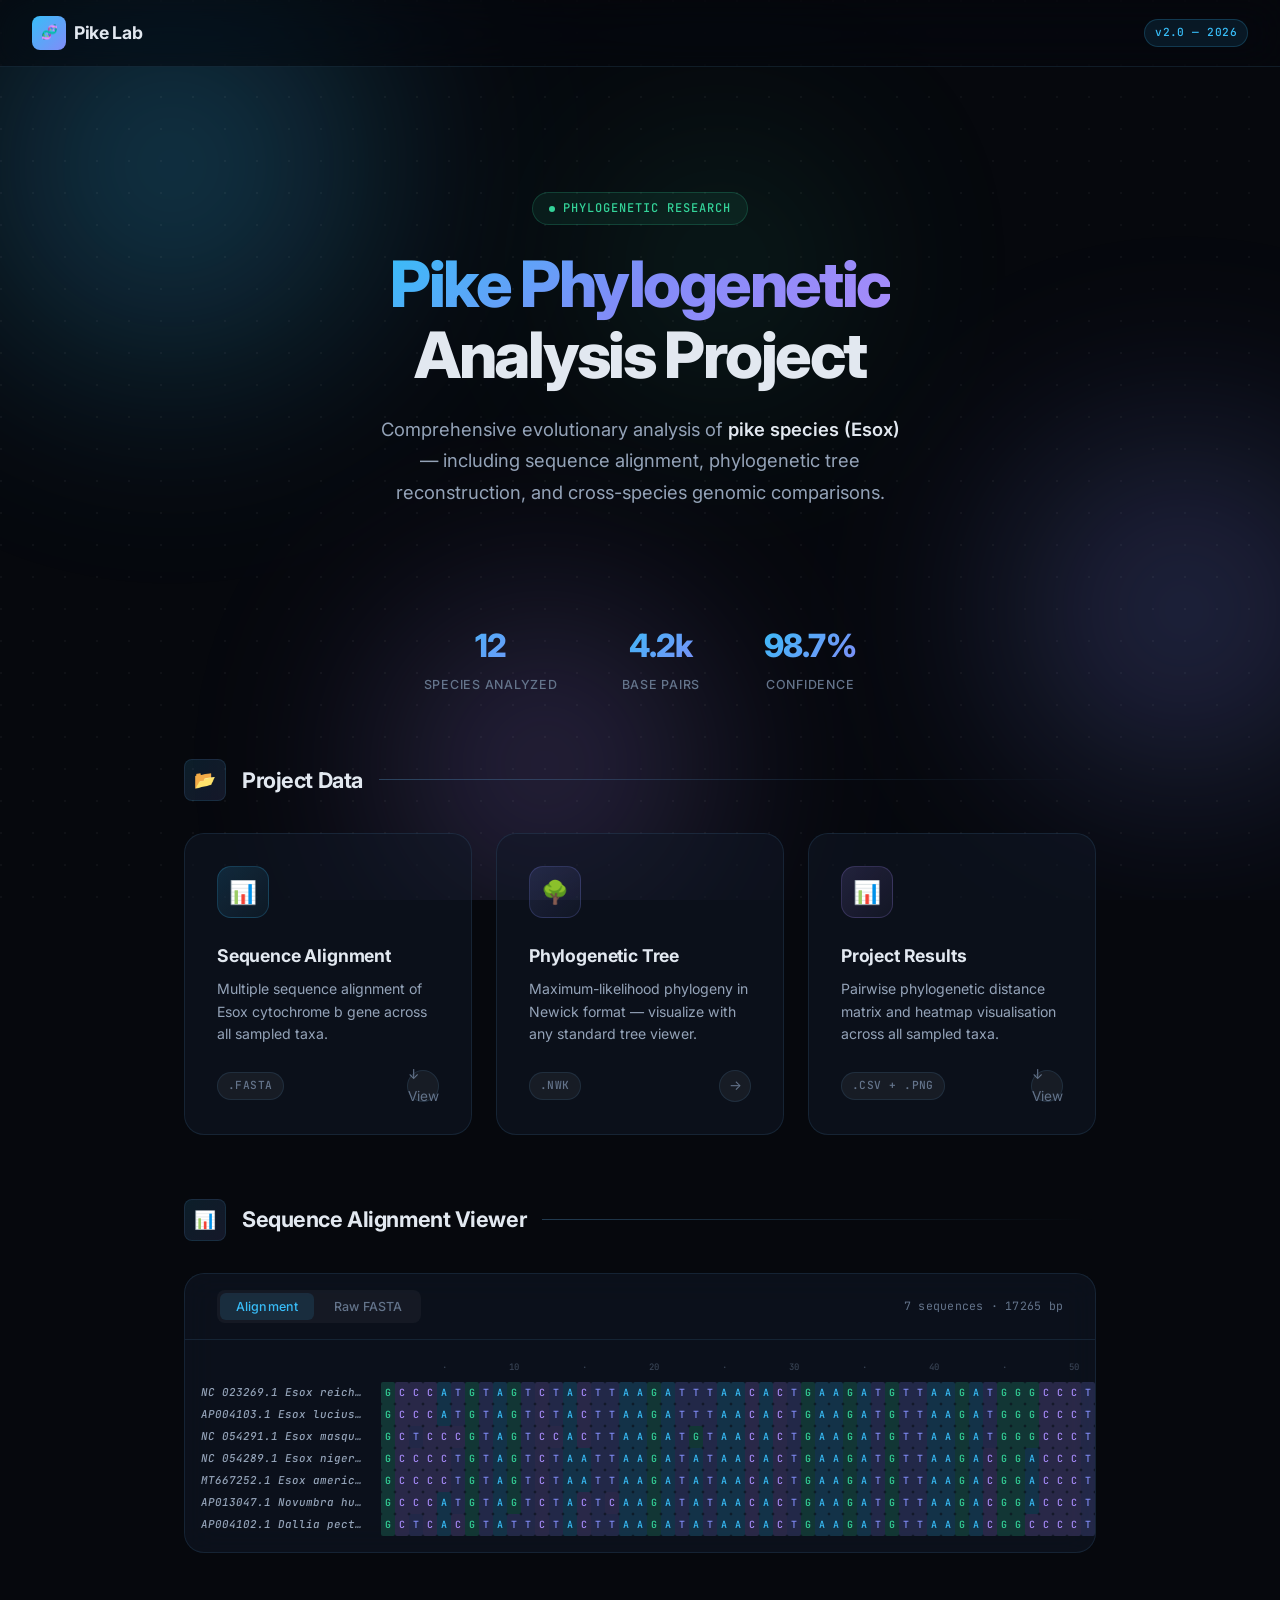
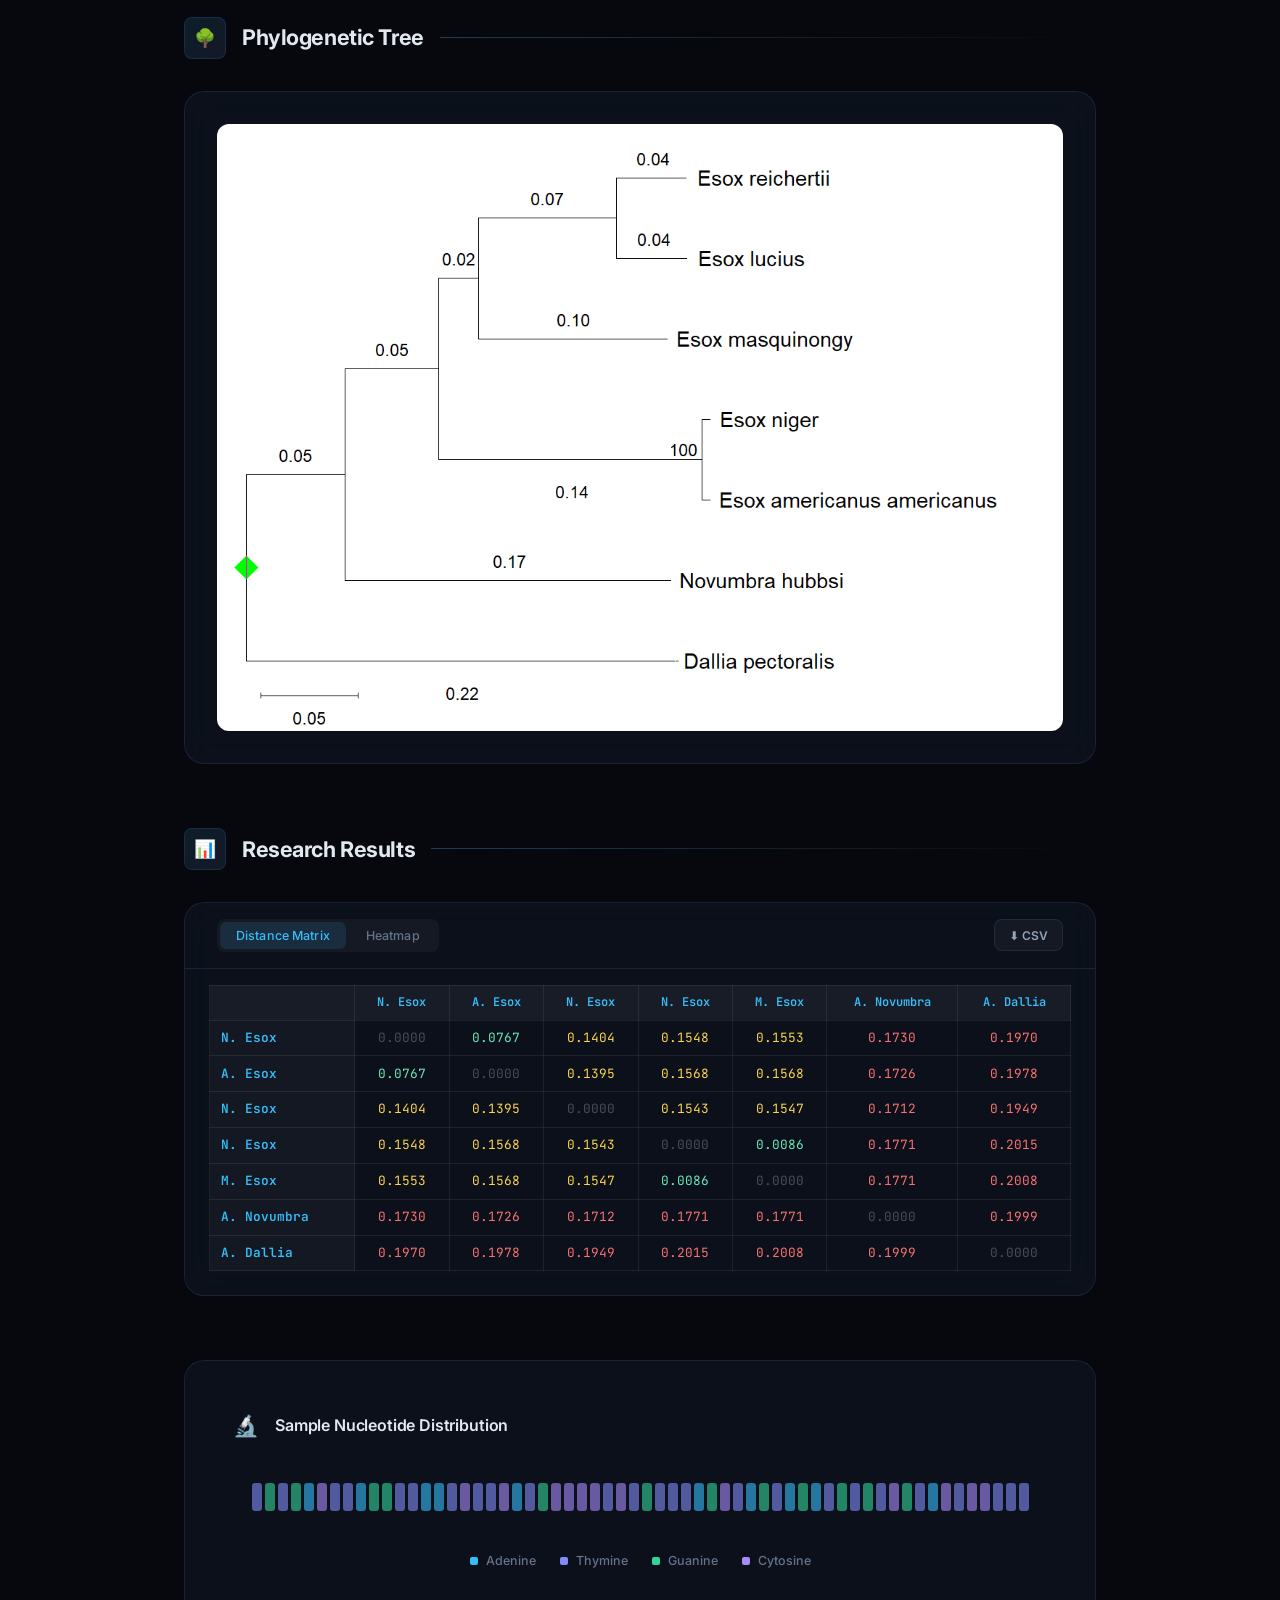
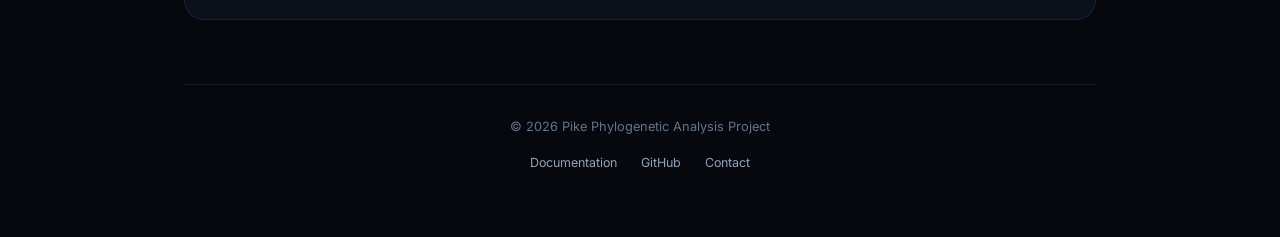
==== index.html @ 49893ebb "file rename" ====
<!DOCTYPE html>
<html lang="en">
<head>
  <meta charset="UTF-8">
  <meta name="viewport" content="width=device-width, initial-scale=1.0">
  <title>Pike Phylogenetic Analysis</title>
  <meta name="description" content="Phylogenetic analysis of pike species (Esox) — sequence alignments, evolutionary trees, and research results.">
  <link href="https://fonts.googleapis.com/css2?family=Inter:wght@300;400;500;600;700;800;900&family=JetBrains+Mono:wght@400;500&display=swap" rel="stylesheet">
  <link rel="stylesheet" href="style.css">
  <style>
    /* ── Distance table ──────────────────────────────── */
    .dist-table { width:100%; border-collapse:collapse; font-size:0.8rem; font-family:'JetBrains Mono',monospace; }
    .dist-table th, .dist-table td { padding:0.45rem 0.7rem; text-align:center; border:1px solid rgba(255,255,255,0.07); white-space:nowrap; }
    .dist-table thead th { background:rgba(255,255,255,0.05); color:var(--accent-1); font-weight:600; font-size:0.75rem; }
    .dist-table tbody tr:hover td { background:rgba(255,255,255,0.04); }
    .dist-table td:first-child { color:var(--accent-1); font-weight:600; text-align:left; background:rgba(255,255,255,0.03); }
    .dist-table td.zero { color:rgba(255,255,255,0.25); }
    .dist-table td.low  { color:#6ee7b7; }
    .dist-table td.mid  { color:#fcd34d; }
    .dist-table td.high { color:#f87171; }
  </style>
</head>

<body>

  <!-- ─── ANIMATED BACKGROUND ───────────────────────── -->
  <div class="bg-effects">
    <div class="orb orb-1"></div>
    <div class="orb orb-2"></div>
    <div class="orb orb-3"></div>
    <div class="orb orb-4"></div>
    <div class="grid-overlay"></div>
  </div>

  <!-- ─── NAVBAR ────────────────────────────────────── -->
  <nav class="navbar">
    <a class="logo" href="#">
      <span class="logo-icon">🧬</span>
      Pike Lab
    </a>
    <span class="nav-badge">v2.0 — 2026</span>
  </nav>

  <!-- ─── PAGE CONTENT ──────────────────────────────── -->
  <main class="page-wrapper">

    <!-- HERO -->
    <section class="hero">
      <div class="pill">
        <span class="dot"></span>
        Phylogenetic Research
      </div>
      <h1>
        <span class="gradient-text">Pike Phylogenetic</span><br>
        Analysis Project
      </h1>
      <p class="subtitle">
        Comprehensive evolutionary analysis of <strong>pike species (Esox)</strong> — 
        including sequence alignment, phylogenetic tree reconstruction, 
        and cross-species genomic comparisons.
      </p>
    </section>

    <!-- STATS -->
    <div class="stats-row">
      <div class="stat">
        <div class="stat-value">12</div>
        <div class="stat-label">Species Analyzed</div>
      </div>
      <div class="stat">
        <div class="stat-value">4.2k</div>
        <div class="stat-label">Base Pairs</div>
      </div>
      <div class="stat">
        <div class="stat-value">98.7%</div>
        <div class="stat-label">Confidence</div>
      </div>
    </div>

    <!-- SECTION HEADING -->
    <div class="section-heading">
      <div class="icon-box">📂</div>
      <h2>Project Data</h2>
      <div class="line"></div>
    </div>

    <!-- DOWNLOAD CARDS -->
    <div class="card-grid">

      <a href="#fasta-viewer-section" class="card" id="card-alignment">
        <div class="shimmer"></div>
        <div class="card-icon">📊</div>
        <div class="card-title">Sequence Alignment</div>
        <div class="card-desc">
          Multiple sequence alignment of Esox cytochrome b gene 
          across all sampled taxa.
        </div>
        <div class="card-meta">
          <span class="file-badge">.fasta</span>
          <span class="download-arrow">↓ View</span>
        </div>
      </a>

      <a href="phylogenetic_tree.nwk" class="card" id="card-tree">
        <div class="shimmer"></div>
        <div class="card-icon">🌳</div>
        <div class="card-title">Phylogenetic Tree</div>
        <div class="card-desc">
          Maximum-likelihood phylogeny in Newick format — 
          visualize with any standard tree viewer.
        </div>
        <div class="card-meta">
          <span class="file-badge">.nwk</span>
          <span class="download-arrow">→</span>
        </div>
      </a>

      <a href="#results-section" class="card" id="card-results">
        <div class="shimmer"></div>
        <div class="card-icon">📊</div>
        <div class="card-title">Project Results</div>
        <div class="card-desc">
          Pairwise phylogenetic distance matrix and
          heatmap visualisation across all sampled taxa.
        </div>
        <div class="card-meta">
          <span class="file-badge">.csv + .png</span>
          <span class="download-arrow">↓ View</span>
        </div>
      </a>

    </div>

    <!-- ═══════════════════════════════════════════════════
         INTERACTIVE VIEWERS
         ═══════════════════════════════════════════════════ -->

    <!-- ─── FASTA SEQUENCE VIEWER ─────────────────────── -->
    <div class="section-heading" style="margin-top:var(--space-3xl)">
      <div class="icon-box">📊</div>
      <h2>Sequence Alignment Viewer</h2>
      <div class="line"></div>
    </div>

    <div class="viewer-section" id="fasta-viewer-section">
      <div class="viewer-toolbar">
        <div class="viewer-tabs">
          <button class="viewer-tab active" data-tab="alignment" id="tab-alignment">Alignment</button>
          <button class="viewer-tab" data-tab="raw" id="tab-raw">Raw FASTA</button>
        </div>
        <div class="viewer-info" id="fasta-info"></div>
      </div>
      <div class="viewer-body">
        <div class="viewer-loading" id="fasta-loading">
          <div class="spinner"></div>
          <span>Loading alignment.fasta…</span>
        </div>
        <div class="viewer-error" id="fasta-error" style="display:none">
          <span>⚠️ Could not load alignment.fasta</span>
        </div>
        <div class="fasta-alignment-view" id="fasta-alignment" style="display:none"></div>
        <pre class="fasta-raw-view" id="fasta-raw" style="display:none"></pre>
      </div>
    </div>

    <!-- ─── PHYLOGENETIC TREE VIEWER ──────────────────── -->
    <div class="section-heading">
      <div class="icon-box">🌳</div>
      <h2>Phylogenetic Tree</h2>
      <div class="line"></div>
    </div>

    <div class="viewer-section" id="tree-viewer-section">
      <div class="viewer-body" style="padding: 2rem; display:flex; justify-content:center; align-items:center;">
        <img
          src="tree_final_dist.png"
          alt="Phylogenetic tree of Esox species"
          id="tree-image"
          style="max-width:100%; height:auto; border-radius:12px; display:block;"
          onerror="this.style.display='none'; document.getElementById('tree-img-error').style.display='flex';"
        />
        <div id="tree-img-error" style="display:none; flex-direction:column; align-items:center; gap:1rem; color:var(--text-muted);">
          <span style="font-size:2rem;">⚠️</span>
          <p>Could not load <strong>tree_final_dist.png</strong>. Make sure the file is in the same folder.</p>
        </div>
      </div>
    </div>

    <!-- ─── RESULTS VIEWER ────────────────────────────── -->
    <div class="section-heading" id="results-section">
      <div class="icon-box">📊</div>
      <h2>Research Results</h2>
      <div class="line"></div>
    </div>

    <!-- Pairwise Distance Table -->
    <div class="viewer-section" id="csv-viewer-section">
      <div class="viewer-toolbar">
        <div class="viewer-tabs">
          <button class="viewer-tab active" id="tab-results-table">Distance Matrix</button>
          <button class="viewer-tab" id="tab-results-heatmap">Heatmap</button>
        </div>
        <a href="phylogenetic_distances.csv" class="ctrl-btn pdf-download-link" download title="Download CSV">⬇ CSV</a>
      </div>
      <div class="viewer-body">
        <!-- TABLE PANEL -->
        <div id="results-table-panel">
          <div class="viewer-loading" id="csv-loading">
            <div class="spinner"></div>
            <span>Loading phylogenetic_distances.csv…</span>
          </div>
          <div class="viewer-error" id="csv-error" style="display:none">
            <span>⚠️ Could not load phylogenetic_distances.csv</span>
          </div>
          <div id="csv-table-wrap" style="display:none; overflow-x:auto; padding:1rem 1.5rem 1.5rem;"></div>
        </div>
        <!-- HEATMAP PANEL -->
        <div id="results-heatmap-panel" style="display:none; padding:1.5rem; display:none; justify-content:center; align-items:center;">
          <img
            src="pairwise_distances_heatmap_abbreviated.png"
            alt="Pairwise distances heatmap"
            id="heatmap-img"
            style="max-width:100%; height:auto; border-radius:10px;"
            onerror="this.style.display='none'; document.getElementById('heatmap-error').style.display='flex';"
          />
          <div id="heatmap-error" style="display:none; flex-direction:column; align-items:center; gap:1rem; color:var(--text-muted);">
            <span style="font-size:2rem;">⚠️</span>
            <p>Could not load <strong>pairwise_distances_heatmap_abbreviated.png</strong>.</p>
          </div>
        </div>
      </div>
    </div>

    <!-- DNA VISUALIZATION -->
    <div class="dna-section">
      <div class="dna-header">
        <span class="dna-icon">🔬</span>
        <h3>Sample Nucleotide Distribution</h3>
      </div>
      <div class="dna-strand" id="dna-strand"></div>
      <div class="dna-legend">
        <div class="legend-item"><span class="legend-dot" style="background:var(--accent-1)"></span> Adenine</div>
        <div class="legend-item"><span class="legend-dot" style="background:var(--accent-2)"></span> Thymine</div>
        <div class="legend-item"><span class="legend-dot" style="background:var(--accent-4)"></span> Guanine</div>
        <div class="legend-item"><span class="legend-dot" style="background:var(--accent-3)"></span> Cytosine</div>
      </div>
    </div>

    <!-- FOOTER -->
    <footer class="footer">
      <p>&copy; 2026 Pike Phylogenetic Analysis Project</p>
      <div class="footer-links">
        <a href="#">Documentation</a>
        <a href="#">GitHub</a>
        <a href="#">Contact</a>
      </div>
    </footer>

  </main>

  <script>
  (() => {
    /* ═══════════════════════════════════════════════════
       DNA STRAND GENERATOR (existing)
       ═══════════════════════════════════════════════════ */
    const strand = document.getElementById('dna-strand');
    const bases = ['n-a','n-t','n-g','n-c'];
    for (let i = 0; i < 60; i++) {
      const el = document.createElement('div');
      el.className = 'nucleotide ' + bases[Math.floor(Math.random() * 4)];
      el.style.animationDelay = (i * 0.05) + 's';
      strand.appendChild(el);
    }

    /* ═══════════════════════════════════════════════════
       FASTA VIEWER
       ═══════════════════════════════════════════════════ */
    const NUCLEOTIDE_COLORS = {
      'A': 'n-color-a', 'a': 'n-color-a',
      'T': 'n-color-t', 't': 'n-color-t',
      'G': 'n-color-g', 'g': 'n-color-g',
      'C': 'n-color-c', 'c': 'n-color-c',
      '-': 'n-color-gap'
    };

    function parseFasta(text) {
      const sequences = [];
      let current = null;
      for (const line of text.split('\n')) {
        const trimmed = line.trim();
        if (!trimmed) continue;
        if (trimmed.startsWith('>')) {
          current = { name: trimmed.slice(1).trim(), seq: '' };
          sequences.push(current);
        } else if (current) {
          current.seq += trimmed;
        }
      }
      return sequences;
    }

    function renderAlignment(sequences) {
      const container = document.getElementById('fasta-alignment');
      container.innerHTML = '';
      if (!sequences.length) return;

      const maxLen = Math.max(...sequences.map(s => s.seq.length));
      const maxNameLen = Math.max(...sequences.map(s => s.name.length));

      // Position ruler
      const rulerRow = document.createElement('div');
      rulerRow.className = 'aln-row aln-ruler';
      const rulerLabel = document.createElement('div');
      rulerLabel.className = 'aln-name';
      rulerLabel.textContent = '';
      rulerRow.appendChild(rulerLabel);
      const rulerSeq = document.createElement('div');
      rulerSeq.className = 'aln-seq';
      for (let i = 0; i < maxLen; i++) {
        const span = document.createElement('span');
        span.className = 'aln-base aln-ruler-mark';
        span.textContent = (i + 1) % 10 === 0 ? String(i + 1) : ((i + 1) % 5 === 0 ? '·' : ' ');
        rulerSeq.appendChild(span);
      }
      rulerRow.appendChild(rulerSeq);
      container.appendChild(rulerRow);

      // Sequence rows
      for (const entry of sequences) {
        const row = document.createElement('div');
        row.className = 'aln-row';
        
        const nameEl = document.createElement('div');
        nameEl.className = 'aln-name';
        nameEl.textContent = entry.name.replace(/_/g, ' ');
        nameEl.title = entry.name;
        row.appendChild(nameEl);

        const seqEl = document.createElement('div');
        seqEl.className = 'aln-seq';
        for (let i = 0; i < entry.seq.length; i++) {
          const base = entry.seq[i];
          const span = document.createElement('span');
          span.className = 'aln-base ' + (NUCLEOTIDE_COLORS[base] || '');
          span.textContent = base;
          span.title = `${entry.name} pos ${i+1}: ${base}`;
          seqEl.appendChild(span);
        }
        row.appendChild(seqEl);
        container.appendChild(row);
      }
    }

    async function loadFasta() {
      try {
        const resp = await fetch('alignment.fasta');
        if (!resp.ok) throw new Error('HTTP ' + resp.status);
        const text = await resp.text();
        const sequences = parseFasta(text);

        document.getElementById('fasta-loading').style.display = 'none';
        document.getElementById('fasta-alignment').style.display = 'block';
        document.getElementById('fasta-info').textContent = `${sequences.length} sequences · ${sequences[0]?.seq.length || 0} bp`;
        document.getElementById('fasta-raw').textContent = text;

        renderAlignment(sequences);
      } catch (e) {
        document.getElementById('fasta-loading').style.display = 'none';
        document.getElementById('fasta-error').style.display = 'flex';
        console.error('FASTA load error:', e);
      }
    }

    // FASTA tab switching
    document.querySelectorAll('#fasta-viewer-section .viewer-tab').forEach(tab => {
      tab.addEventListener('click', () => {
        document.querySelectorAll('#fasta-viewer-section .viewer-tab').forEach(t => t.classList.remove('active'));
        tab.classList.add('active');
        const which = tab.dataset.tab;
        document.getElementById('fasta-alignment').style.display = which === 'alignment' ? 'block' : 'none';
        document.getElementById('fasta-raw').style.display = which === 'raw' ? 'block' : 'none';
      });
    });

    loadFasta();



    /* ═══════════════════════════════════════════════════
       CSV RESULTS VIEWER
       ═══════════════════════════════════════════════════ */
    function parseCSV(text) {
      return text.trim().split('\n').map(row =>
        row.split(',').map(cell => cell.trim().replace(/^"|"$/g, ''))
      );
    }

    function colorClass(val) {
      const n = parseFloat(val);
      if (isNaN(n) || n === 0) return 'zero';
      if (n < 0.10) return 'low';
      if (n < 0.17) return 'mid';
      return 'high';
    }

    function renderCSV(rows) {
      const header = rows[0];
      const body   = rows.slice(1);
      const wrap   = document.getElementById('csv-table-wrap');
      const table  = document.createElement('table');
      table.className = 'dist-table';

      // thead
      const thead = table.createTHead();
      const hRow  = thead.insertRow();
      ['', ...header.slice(1)].forEach(h => {
        const th = document.createElement('th'); th.textContent = h; hRow.appendChild(th);
      });

      // tbody
      const tbody = table.createTBody();
      body.forEach(row => {
        if (!row.some(c => c)) return;
        const tr = tbody.insertRow();
        row.forEach((cell, ci) => {
          const td = tr.insertCell();
          td.textContent = ci === 0 ? cell : (parseFloat(cell) || cell === '0' ? parseFloat(cell).toFixed(4) : cell);
          if (ci > 0) td.className = colorClass(cell);
        });
      });

      wrap.innerHTML = '';
      wrap.appendChild(table);
      wrap.style.display = 'block';
    }

    async function loadCSV() {
      try {
        const resp = await fetch('phylogenetic_distances.csv');
        if (!resp.ok) throw new Error('HTTP ' + resp.status);
        const text = await resp.text();
        document.getElementById('csv-loading').style.display = 'none';
        renderCSV(parseCSV(text));
      } catch (e) {
        document.getElementById('csv-loading').style.display = 'none';
        document.getElementById('csv-error').style.display = 'flex';
        console.error('CSV load error:', e);
      }
    }

    // Results tab switching
    document.getElementById('tab-results-table').addEventListener('click', () => {
      document.getElementById('tab-results-table').classList.add('active');
      document.getElementById('tab-results-heatmap').classList.remove('active');
      document.getElementById('results-table-panel').style.display = 'block';
      document.getElementById('results-heatmap-panel').style.display = 'none';
    });
    document.getElementById('tab-results-heatmap').addEventListener('click', () => {
      document.getElementById('tab-results-heatmap').classList.add('active');
      document.getElementById('tab-results-table').classList.remove('active');
      document.getElementById('results-table-panel').style.display = 'none';
      document.getElementById('results-heatmap-panel').style.display = 'flex';
    });

    loadCSV();

  })();
  </script>

</body>
</html>
---- style.css ----
/* ═══════════════════════════════════════════════════════
   DESIGN SYSTEM — TOKENS & RESET
   ═══════════════════════════════════════════════════════ */
*,
*::before,
*::after {
  box-sizing: border-box;
  margin: 0;
  padding: 0
}

:root {
  /* palette */
  --bg-deep: #06080d;
  --bg-surface: #0d1117;
  --bg-card: rgba(17, 24, 39, .55);
  --border: rgba(99, 179, 237, .12);
  --border-hover: rgba(99, 179, 237, .30);

  --text-primary: #e2e8f0;
  --text-secondary: #94a3b8;
  --text-muted: #64748b;

  --accent-1: #38bdf8;
  /* cool blue */
  --accent-2: #818cf8;
  /* indigo */
  --accent-3: #a78bfa;
  /* violet */
  --accent-4: #34d399;
  /* emerald */

  --glow-blue: rgba(56, 189, 248, .15);
  --glow-indigo: rgba(129, 140, 248, .15);
  --glow-violet: rgba(167, 139, 250, .12);

  /* typography */
  --font-sans: 'Inter', system-ui, -apple-system, sans-serif;
  --font-mono: 'JetBrains Mono', monospace;

  /* spacing */
  --space-xs: .25rem;
  --space-sm: .5rem;
  --space-md: 1rem;
  --space-lg: 1.5rem;
  --space-xl: 2rem;
  --space-2xl: 3rem;
  --space-3xl: 4rem;

  /* radii */
  --radius-sm: 8px;
  --radius-md: 14px;
  --radius-lg: 20px;
  --radius-xl: 28px;
}

html {
  scroll-behavior: smooth;
  -webkit-font-smoothing: antialiased;
  -moz-osx-font-smoothing: grayscale;
}

body {
  font-family: var(--font-sans);
  background: var(--bg-deep);
  color: var(--text-primary);
  min-height: 100vh;
  overflow-x: hidden;
  line-height: 1.6;
}

/* ═══════════════════════════════════════════════════════
   ANIMATED BACKGROUND — MESH GRADIENT + PARTICLES
   ═══════════════════════════════════════════════════════ */
.bg-effects {
  position: fixed;
  inset: 0;
  z-index: 0;
  pointer-events: none;
  overflow: hidden;
}

.bg-effects .orb {
  position: absolute;
  border-radius: 50%;
  filter: blur(100px);
  opacity: .35;
  animation: orbFloat 20s ease-in-out infinite alternate;
}

.bg-effects .orb-1 {
  width: 600px;
  height: 600px;
  background: radial-gradient(circle, var(--accent-1), transparent 70%);
  top: -15%;
  left: -10%;
  animation-duration: 22s;
}

.bg-effects .orb-2 {
  width: 500px;
  height: 500px;
  background: radial-gradient(circle, var(--accent-2), transparent 70%);
  top: 40%;
  right: -12%;
  animation-duration: 26s;
  animation-delay: -6s;
}

.bg-effects .orb-3 {
  width: 450px;
  height: 450px;
  background: radial-gradient(circle, var(--accent-3), transparent 70%);
  bottom: -10%;
  left: 25%;
  animation-duration: 30s;
  animation-delay: -12s;
}

.bg-effects .orb-4 {
  width: 350px;
  height: 350px;
  background: radial-gradient(circle, var(--accent-4), transparent 70%);
  top: 10%;
  right: 30%;
  opacity: .2;
  animation-duration: 18s;
  animation-delay: -3s;
}

@keyframes orbFloat {
  0% {
    transform: translate(0, 0) scale(1);
  }

  33% {
    transform: translate(40px, -30px) scale(1.08);
  }

  66% {
    transform: translate(-20px, 50px) scale(.95);
  }

  100% {
    transform: translate(30px, 20px) scale(1.03);
  }
}

/* subtle dot grid */
.bg-effects .grid-overlay {
  position: absolute;
  inset: 0;
  background-image:
    radial-gradient(circle at 1px 1px, rgba(255, 255, 255, .04) 1px, transparent 0);
  background-size: 32px 32px;
}

/* ═══════════════════════════════════════════════════════
   LAYOUT
   ═══════════════════════════════════════════════════════ */
.page-wrapper {
  position: relative;
  z-index: 1;
  max-width: 960px;
  margin: 0 auto;
  padding: var(--space-3xl) var(--space-lg);
}

/* ═══════════════════════════════════════════════════════
   NAVIGATION BAR
   ═══════════════════════════════════════════════════════ */
.navbar {
  position: fixed;
  top: 0;
  left: 0;
  right: 0;
  z-index: 100;
  display: flex;
  align-items: center;
  justify-content: space-between;
  padding: var(--space-md) var(--space-xl);
  background: rgba(6, 8, 13, .6);
  backdrop-filter: blur(20px) saturate(1.4);
  -webkit-backdrop-filter: blur(20px) saturate(1.4);
  border-bottom: 1px solid var(--border);
}

.navbar .logo {
  display: flex;
  align-items: center;
  gap: var(--space-sm);
  font-weight: 700;
  font-size: 1.1rem;
  letter-spacing: -.02em;
  color: var(--text-primary);
  text-decoration: none;
}

.navbar .logo .logo-icon {
  display: inline-flex;
  align-items: center;
  justify-content: center;
  width: 34px;
  height: 34px;
  border-radius: var(--radius-sm);
  background: linear-gradient(135deg, var(--accent-1), var(--accent-2));
  font-size: .85rem;
  color: #fff;
}

.nav-badge {
  font-family: var(--font-mono);
  font-size: .7rem;
  font-weight: 500;
  padding: 4px 10px;
  border-radius: 999px;
  background: rgba(56, 189, 248, .1);
  color: var(--accent-1);
  border: 1px solid rgba(56, 189, 248, .2);
  letter-spacing: .04em;
}

/* ═══════════════════════════════════════════════════════
   HERO SECTION
   ═══════════════════════════════════════════════════════ */
.hero {
  text-align: center;
  padding: 8rem 0 var(--space-3xl);
  animation: fadeUp .8s ease-out;
}

.hero .pill {
  display: inline-flex;
  align-items: center;
  gap: var(--space-sm);
  font-family: var(--font-mono);
  font-size: .75rem;
  font-weight: 500;
  text-transform: uppercase;
  letter-spacing: .08em;
  color: var(--accent-4);
  background: rgba(52, 211, 153, .08);
  border: 1px solid rgba(52, 211, 153, .2);
  padding: 6px 16px;
  border-radius: 999px;
  margin-bottom: var(--space-lg);
}

.hero .pill .dot {
  width: 6px;
  height: 6px;
  border-radius: 50%;
  background: var(--accent-4);
  animation: pulse 2s ease-in-out infinite;
}

@keyframes pulse {

  0%,
  100% {
    opacity: 1;
    transform: scale(1);
  }

  50% {
    opacity: .4;
    transform: scale(.8);
  }
}

.hero h1 {
  font-size: clamp(2.4rem, 5.5vw, 4rem);
  font-weight: 800;
  line-height: 1.1;
  letter-spacing: -.04em;
  margin-bottom: var(--space-lg);
}

.hero h1 .gradient-text {
  background: linear-gradient(135deg, var(--accent-1), var(--accent-2), var(--accent-3));
  -webkit-background-clip: text;
  -webkit-text-fill-color: transparent;
  background-clip: text;
}

.hero .subtitle {
  font-size: 1.15rem;
  font-weight: 400;
  color: var(--text-secondary);
  max-width: 540px;
  margin: 0 auto var(--space-2xl);
  line-height: 1.7;
}

.hero .subtitle strong {
  color: var(--text-primary);
  font-weight: 600;
}

@keyframes fadeUp {
  from {
    opacity: 0;
    transform: translateY(24px);
  }

  to {
    opacity: 1;
    transform: translateY(0);
  }
}

/* ═══════════════════════════════════════════════════════
   STATS ROW
   ═══════════════════════════════════════════════════════ */
.stats-row {
  display: flex;
  justify-content: center;
  gap: var(--space-3xl);
  margin-bottom: var(--space-3xl);
  animation: fadeUp .8s ease-out .2s both;
}

.stat {
  text-align: center;
}

.stat .stat-value {
  font-size: 2rem;
  font-weight: 800;
  letter-spacing: -.03em;
  background: linear-gradient(135deg, var(--accent-1), var(--accent-2));
  -webkit-background-clip: text;
  -webkit-text-fill-color: transparent;
  background-clip: text;
}

.stat .stat-label {
  font-size: .78rem;
  font-weight: 500;
  color: var(--text-muted);
  text-transform: uppercase;
  letter-spacing: .06em;
  margin-top: var(--space-xs);
}

/* ═══════════════════════════════════════════════════════
   SECTION HEADING
   ═══════════════════════════════════════════════════════ */
.section-heading {
  display: flex;
  align-items: center;
  gap: var(--space-md);
  margin-bottom: var(--space-xl);
  animation: fadeUp .8s ease-out .3s both;
}

.section-heading .icon-box {
  display: flex;
  align-items: center;
  justify-content: center;
  width: 42px;
  height: 42px;
  border-radius: var(--radius-sm);
  background: linear-gradient(135deg, rgba(56, 189, 248, .12), rgba(129, 140, 248, .12));
  border: 1px solid var(--border);
  font-size: 1.1rem;
}

.section-heading h2 {
  font-size: 1.35rem;
  font-weight: 700;
  letter-spacing: -.02em;
}

.section-heading .line {
  flex: 1;
  height: 1px;
  background: linear-gradient(90deg, var(--border-hover), transparent);
}

/* ═══════════════════════════════════════════════════════
   DOWNLOAD CARDS
   ═══════════════════════════════════════════════════════ */
.card-grid {
  display: grid;
  grid-template-columns: repeat(auto-fit, minmax(270px, 1fr));
  gap: var(--space-lg);
  animation: fadeUp .8s ease-out .4s both;
}

.card {
  position: relative;
  display: flex;
  flex-direction: column;
  padding: var(--space-xl);
  border-radius: var(--radius-lg);
  background: var(--bg-card);
  backdrop-filter: blur(16px) saturate(1.3);
  -webkit-backdrop-filter: blur(16px) saturate(1.3);
  border: 1px solid var(--border);
  text-decoration: none;
  color: inherit;
  transition: all .35s cubic-bezier(.4, 0, .2, 1);
  overflow: hidden;
  cursor: pointer;
}

.card::before {
  content: '';
  position: absolute;
  inset: 0;
  border-radius: inherit;
  background: linear-gradient(135deg, transparent, rgba(56, 189, 248, .04));
  opacity: 0;
  transition: opacity .35s ease;
}

.card:hover {
  border-color: var(--border-hover);
  transform: translateY(-4px);
  box-shadow:
    0 8px 32px rgba(56, 189, 248, .08),
    0 2px 8px rgba(0, 0, 0, .3);
}

.card:hover::before {
  opacity: 1;
}

.card .card-icon {
  width: 52px;
  height: 52px;
  border-radius: var(--radius-md);
  display: flex;
  align-items: center;
  justify-content: center;
  font-size: 1.4rem;
  margin-bottom: var(--space-lg);
  position: relative;
  z-index: 1;
}

.card:nth-child(1) .card-icon {
  background: linear-gradient(135deg, rgba(56, 189, 248, .15), rgba(56, 189, 248, .05));
  border: 1px solid rgba(56, 189, 248, .2);
}

.card:nth-child(2) .card-icon {
  background: linear-gradient(135deg, rgba(129, 140, 248, .15), rgba(129, 140, 248, .05));
  border: 1px solid rgba(129, 140, 248, .2);
}

.card:nth-child(3) .card-icon {
  background: linear-gradient(135deg, rgba(167, 139, 250, .15), rgba(167, 139, 250, .05));
  border: 1px solid rgba(167, 139, 250, .2);
}

.card .card-title {
  font-size: 1.1rem;
  font-weight: 700;
  letter-spacing: -.01em;
  margin-bottom: var(--space-sm);
  position: relative;
  z-index: 1;
}

.card .card-desc {
  font-size: .88rem;
  color: var(--text-secondary);
  line-height: 1.6;
  margin-bottom: var(--space-lg);
  flex: 1;
  position: relative;
  z-index: 1;
}

.card .card-meta {
  display: flex;
  align-items: center;
  justify-content: space-between;
  position: relative;
  z-index: 1;
}

.card .file-badge {
  font-family: var(--font-mono);
  font-size: .7rem;
  font-weight: 500;
  padding: 4px 10px;
  border-radius: 999px;
  background: rgba(255, 255, 255, .05);
  border: 1px solid var(--border);
  color: var(--text-muted);
  text-transform: uppercase;
  letter-spacing: .04em;
}

.card .download-arrow {
  display: flex;
  align-items: center;
  justify-content: center;
  width: 32px;
  height: 32px;
  border-radius: 50%;
  background: rgba(255, 255, 255, .05);
  border: 1px solid var(--border);
  color: var(--text-muted);
  font-size: .85rem;
  transition: all .3s ease;
}

.card:hover .download-arrow {
  background: var(--accent-1);
  border-color: var(--accent-1);
  color: #fff;
  transform: translateX(2px);
}

/* card shimmer on hover */
.card .shimmer {
  position: absolute;
  top: 0;
  left: -100%;
  width: 100%;
  height: 100%;
  background: linear-gradient(90deg, transparent, rgba(255, 255, 255, .03), transparent);
  transition: none;
}

.card:hover .shimmer {
  animation: shimmerSlide .8s ease-out;
}

@keyframes shimmerSlide {
  to {
    left: 100%;
  }
}

/* ═══════════════════════════════════════════════════════
   DNA HELIX DECORATIVE SECTION
   ═══════════════════════════════════════════════════════ */
.dna-section {
  margin-top: var(--space-3xl);
  padding: var(--space-2xl);
  border-radius: var(--radius-lg);
  background: var(--bg-card);
  backdrop-filter: blur(16px);
  -webkit-backdrop-filter: blur(16px);
  border: 1px solid var(--border);
  animation: fadeUp .8s ease-out .5s both;
}

.dna-section .dna-header {
  display: flex;
  align-items: center;
  gap: var(--space-md);
  margin-bottom: var(--space-lg);
}

.dna-section .dna-header .dna-icon {
  font-size: 1.3rem;
}

.dna-section .dna-header h3 {
  font-size: 1rem;
  font-weight: 600;
  letter-spacing: -.01em;
}

.dna-strand {
  display: flex;
  gap: 3px;
  flex-wrap: wrap;
  justify-content: center;
  padding: var(--space-md) 0;
}

.dna-strand .nucleotide {
  width: 10px;
  height: 28px;
  border-radius: 3px;
  opacity: .6;
  transition: all .3s ease;
  animation: dnaWave 3s ease-in-out infinite;
}

.dna-strand .nucleotide:hover {
  opacity: 1;
  transform: scaleY(1.3);
}

.dna-strand .n-a {
  background: var(--accent-1);
}

.dna-strand .n-t {
  background: var(--accent-2);
}

.dna-strand .n-g {
  background: var(--accent-4);
}

.dna-strand .n-c {
  background: var(--accent-3);
}

@keyframes dnaWave {

  0%,
  100% {
    transform: scaleY(1);
  }

  50% {
    transform: scaleY(.6);
  }
}

.dna-legend {
  display: flex;
  justify-content: center;
  gap: var(--space-lg);
  margin-top: var(--space-lg);
}

.dna-legend .legend-item {
  display: flex;
  align-items: center;
  gap: var(--space-sm);
  font-size: .78rem;
  color: var(--text-muted);
  font-weight: 500;
}

.dna-legend .legend-dot {
  width: 8px;
  height: 8px;
  border-radius: 2px;
}

/* ═══════════════════════════════════════════════════════
   VIEWER SECTIONS — SHARED
   ═══════════════════════════════════════════════════════ */
.viewer-section {
  margin-bottom: var(--space-3xl);
  border-radius: var(--radius-lg);
  background: var(--bg-card);
  backdrop-filter: blur(16px) saturate(1.3);
  -webkit-backdrop-filter: blur(16px) saturate(1.3);
  border: 1px solid var(--border);
  overflow: hidden;
  animation: fadeUp .8s ease-out both;
}

.viewer-toolbar {
  display: flex;
  align-items: center;
  justify-content: space-between;
  padding: var(--space-md) var(--space-xl);
  border-bottom: 1px solid var(--border);
  gap: var(--space-md);
  flex-wrap: wrap;
}

.viewer-tabs {
  display: flex;
  gap: 4px;
  background: rgba(255, 255, 255, .04);
  border-radius: var(--radius-sm);
  padding: 3px;
}

.viewer-tab {
  font-family: var(--font-sans);
  font-size: .78rem;
  font-weight: 500;
  padding: 6px 16px;
  border: none;
  border-radius: 6px;
  background: transparent;
  color: var(--text-muted);
  cursor: pointer;
  transition: all .25s ease;
  letter-spacing: .01em;
}

.viewer-tab:hover {
  color: var(--text-secondary);
  background: rgba(255, 255, 255, .04);
}

.viewer-tab.active {
  background: rgba(56, 189, 248, .12);
  color: var(--accent-1);
}

.viewer-info {
  font-family: var(--font-mono);
  font-size: .72rem;
  color: var(--text-muted);
  letter-spacing: .02em;
}

.viewer-body {
  position: relative;
  min-height: 120px;
}

/* Loading / Error */
.viewer-loading,
.viewer-error {
  display: flex;
  align-items: center;
  justify-content: center;
  gap: var(--space-md);
  padding: var(--space-3xl);
  color: var(--text-muted);
  font-size: .88rem;
}

.viewer-error {
  color: #f87171;
}

.spinner {
  width: 22px;
  height: 22px;
  border: 2px solid rgba(56, 189, 248, .2);
  border-top-color: var(--accent-1);
  border-radius: 50%;
  animation: spin .7s linear infinite;
}

@keyframes spin {
  to {
    transform: rotate(360deg);
  }
}

/* Control buttons */
.ctrl-btn {
  font-family: var(--font-sans);
  font-size: .82rem;
  font-weight: 600;
  width: 32px;
  height: 32px;
  display: inline-flex;
  align-items: center;
  justify-content: center;
  border: 1px solid var(--border);
  border-radius: var(--radius-sm);
  background: rgba(255, 255, 255, .04);
  color: var(--text-secondary);
  cursor: pointer;
  transition: all .25s ease;
}

.ctrl-btn:hover {
  background: rgba(56, 189, 248, .12);
  border-color: var(--border-hover);
  color: var(--accent-1);
}

.tree-controls {
  display: flex;
  gap: 4px;
}

/* ═══════════════════════════════════════════════════════
   FASTA ALIGNMENT VIEWER
   ═══════════════════════════════════════════════════════ */
.fasta-alignment-view {
  overflow-x: auto;
  overflow-y: auto;
  max-height: 480px;
  padding: var(--space-md);
}

.aln-row {
  display: flex;
  align-items: center;
  gap: 0;
  white-space: nowrap;
}

.aln-ruler {
  margin-bottom: 4px;
  opacity: .5;
}

.aln-name {
  min-width: 180px;
  max-width: 180px;
  font-family: var(--font-mono);
  font-size: .68rem;
  font-weight: 500;
  color: var(--text-secondary);
  padding-right: var(--space-md);
  overflow: hidden;
  text-overflow: ellipsis;
  flex-shrink: 0;
  font-style: italic;
}

.aln-seq {
  display: flex;
  gap: 0;
}

.aln-base {
  display: inline-flex;
  align-items: center;
  justify-content: center;
  width: 14px;
  height: 22px;
  font-family: var(--font-mono);
  font-size: .62rem;
  font-weight: 500;
  border-radius: 2px;
  transition: transform .15s ease;
}

.aln-base:hover {
  transform: scale(1.4);
  z-index: 2;
  position: relative;
}

.aln-ruler-mark {
  color: var(--text-muted);
  font-size: .56rem;
}

/* Nucleotide colors */
.n-color-a {
  background: rgba(56, 189, 248, .2);
  color: var(--accent-1);
}

.n-color-t {
  background: rgba(129, 140, 248, .2);
  color: var(--accent-2);
}

.n-color-g {
  background: rgba(52, 211, 153, .2);
  color: var(--accent-4);
}

.n-color-c {
  background: rgba(167, 139, 250, .2);
  color: var(--accent-3);
}

.n-color-gap {
  background: rgba(255, 255, 255, .03);
  color: var(--text-muted);
}

/* FASTA Raw view */
.fasta-raw-view {
  font-family: var(--font-mono);
  font-size: .75rem;
  color: var(--text-secondary);
  padding: var(--space-xl);
  margin: 0;
  overflow-x: auto;
  max-height: 480px;
  line-height: 1.7;
  background: transparent;
  white-space: pre-wrap;
  word-break: break-all;
}

/* ═══════════════════════════════════════════════════════
   PHYLOGENETIC TREE VIEWER
   ═══════════════════════════════════════════════════════ */
.tree-visual-view {
  overflow: auto;
  padding: var(--space-xl);
  max-height: 560px;
}

#tree-svg {
  transform-origin: top left;
  transition: transform .3s ease;
}

.tree-branch {
  stroke: var(--accent-1);
  stroke-width: 1.5;
  stroke-opacity: .55;
}

.tree-branch:hover {
  stroke-opacity: 1;
}

.tree-label {
  font-family: var(--font-mono);
  font-size: 11px;
  fill: var(--text-primary);
  font-style: italic;
}

.tree-bootstrap {
  font-family: var(--font-mono);
  font-size: 9px;
  fill: var(--accent-4);
  font-weight: 600;
}

.tree-leaf-dot {
  fill: var(--accent-1);
  stroke: var(--accent-2);
  stroke-width: 1.5;
  transition: r .2s ease;
}

.tree-leaf-dot:hover {
  r: 6;
}

.tree-scale {
  stroke: var(--text-muted);
  stroke-width: 1.5;
}

.tree-scale-text {
  font-family: var(--font-mono);
  font-size: 10px;
  fill: var(--text-muted);
}

/* ═══════════════════════════════════════════════════════
   PDF VIEWER
   ═══════════════════════════════════════════════════════ */
.pdf-body {
  min-height: 600px;
}

.pdf-iframe {
  width: 100%;
  height: 600px;
  border: none;
  background: #111827;
}

.pdf-download-link {
  text-decoration: none;
  width: auto;
  padding: 6px 14px;
  font-size: .75rem;
  gap: 4px;
}

.pdf-fallback {
  flex-direction: column;
  align-items: center;
  justify-content: center;
  padding: var(--space-3xl);
  text-align: center;
  gap: var(--space-lg);
}

.pdf-fallback-icon {
  font-size: 3rem;
  opacity: .4;
}

.pdf-fallback p {
  color: var(--text-secondary);
  font-size: .9rem;
}

.pdf-fallback-btn {
  display: inline-flex;
  align-items: center;
  gap: var(--space-sm);
  padding: 10px 24px;
  border-radius: var(--radius-sm);
  background: linear-gradient(135deg, var(--accent-1), var(--accent-2));
  color: #fff;
  text-decoration: none;
  font-size: .85rem;
  font-weight: 600;
  transition: all .3s ease;
}

.pdf-fallback-btn:hover {
  transform: translateY(-2px);
  box-shadow: 0 6px 20px rgba(56, 189, 248, .3);
}

/* ═══════════════════════════════════════════════════════
   FOOTER
   ═══════════════════════════════════════════════════════ */
.footer {
  margin-top: var(--space-3xl);
  padding-top: var(--space-xl);
  border-top: 1px solid var(--border);
  text-align: center;
  animation: fadeUp .8s ease-out .6s both;
}

.footer p {
  font-size: .8rem;
  color: var(--text-muted);
}

.footer .footer-links {
  display: flex;
  justify-content: center;
  gap: var(--space-lg);
  margin-top: var(--space-md);
}

.footer .footer-links a {
  font-size: .78rem;
  color: var(--text-secondary);
  text-decoration: none;
  transition: color .2s ease;
}

.footer .footer-links a:hover {
  color: var(--accent-1);
}

/* ═══════════════════════════════════════════════════════
   RESPONSIVE
   ═══════════════════════════════════════════════════════ */
@media (max-width: 640px) {
  .page-wrapper {
    padding: var(--space-xl) var(--space-md);
  }

  .hero {
    padding-top: 6rem;
  }

  .hero h1 {
    font-size: 2rem;
  }

  .stats-row {
    gap: var(--space-xl);
  }

  .stat .stat-value {
    font-size: 1.5rem;
  }

  .card-grid {
    grid-template-columns: 1fr;
  }

  .navbar {
    padding: var(--space-md);
  }

  .dna-section {
    padding: var(--space-lg);
  }

  .viewer-toolbar {
    padding: var(--space-sm) var(--space-md);
  }

  .aln-name {
    min-width: 100px;
    max-width: 100px;
    font-size: .58rem;
  }

  .aln-base {
    width: 11px;
    height: 18px;
    font-size: .54rem;
  }

  .pdf-iframe {
    height: 400px;
  }

  .pdf-body {
    min-height: 400px;
  }

  .fasta-alignment-view {
    max-height: 320px;
  }

  .tree-visual-view {
    max-height: 360px;
  }
}
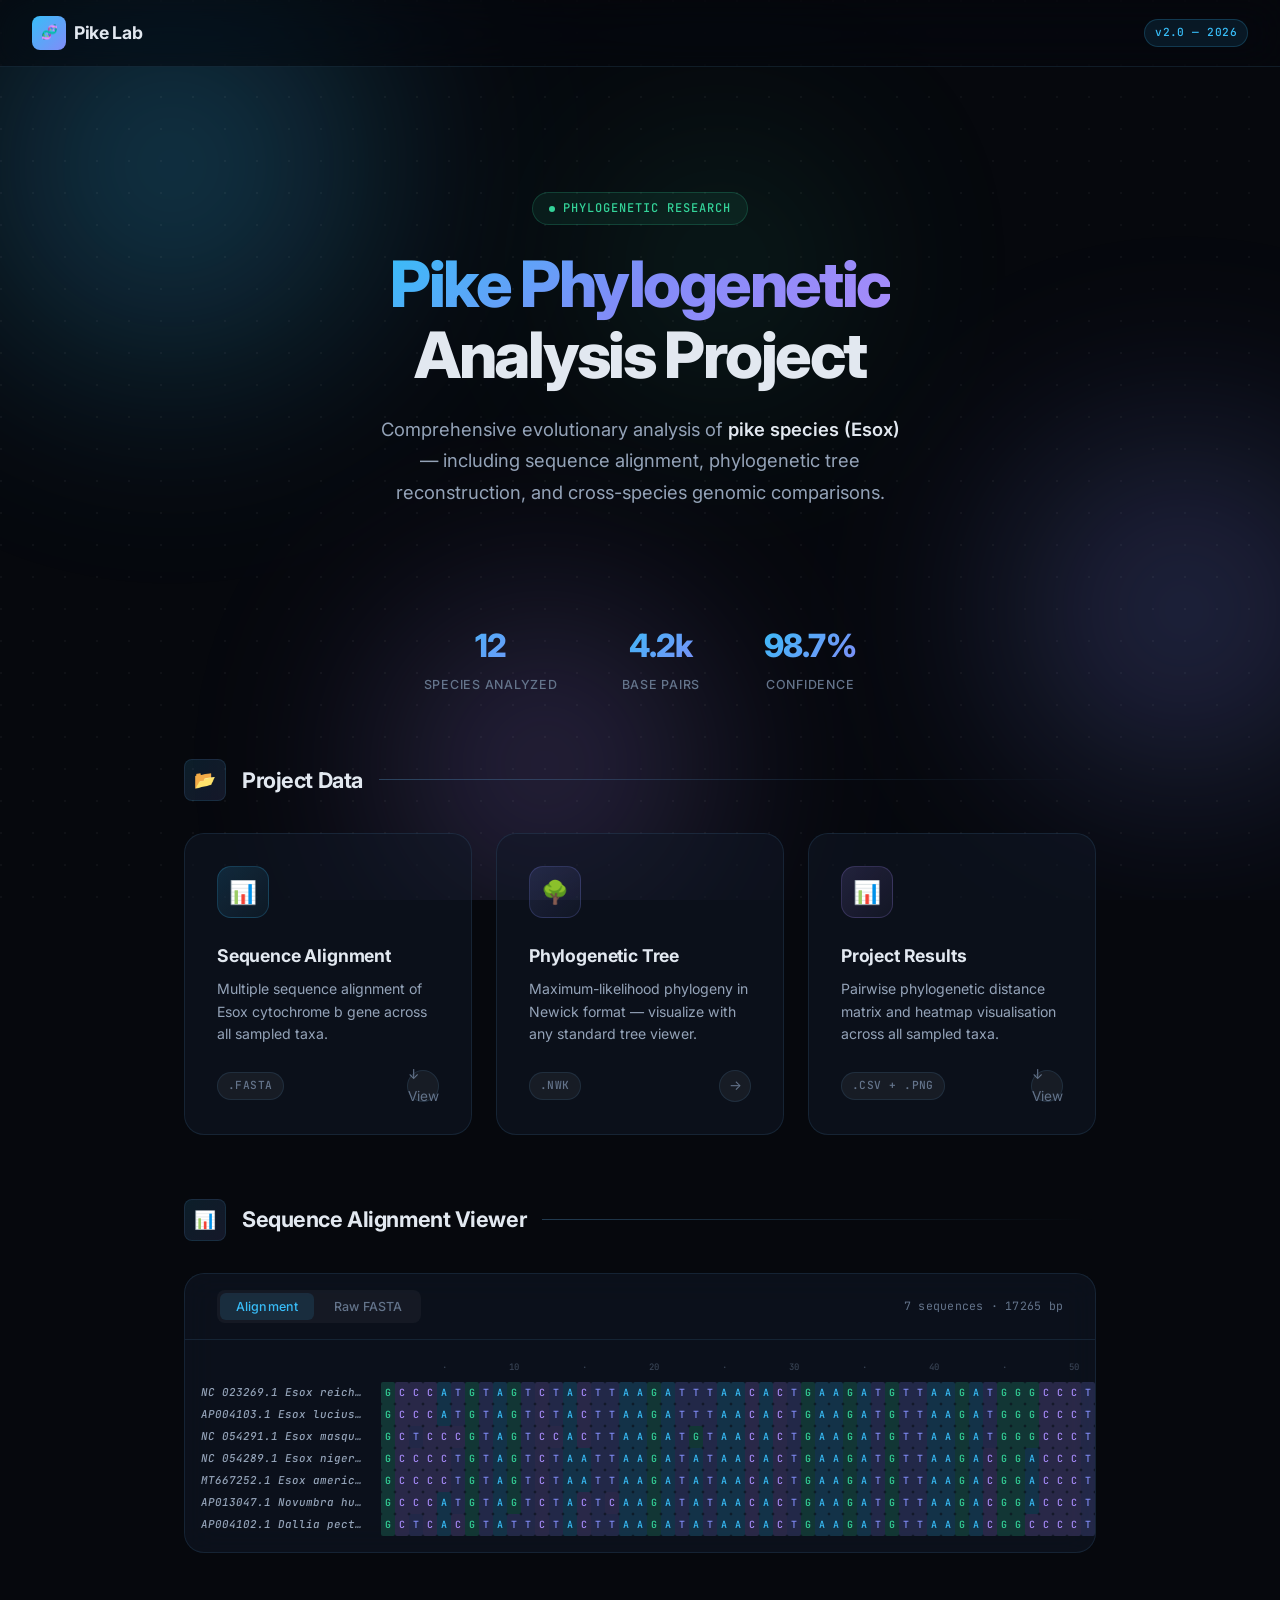
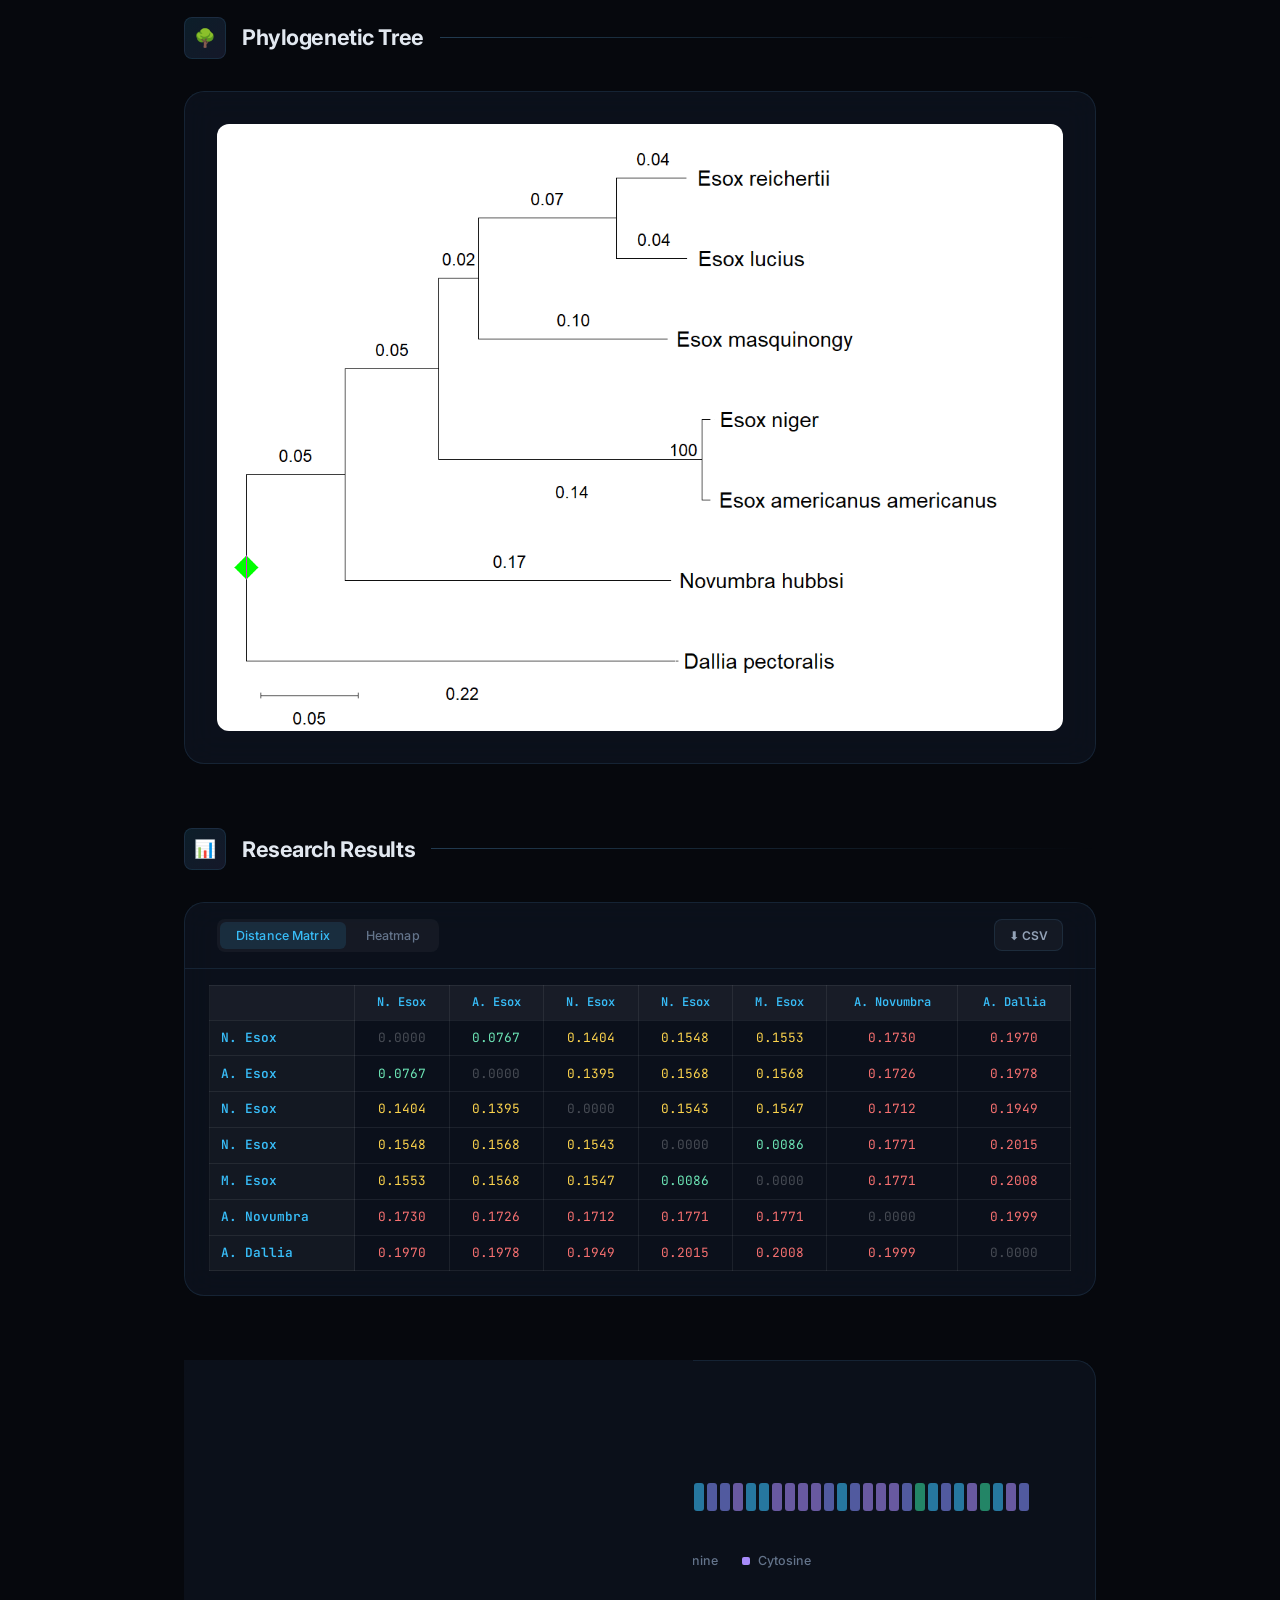
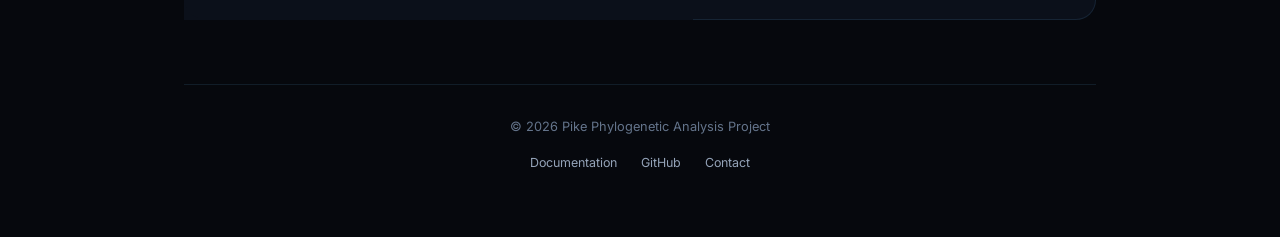
==== commit 55a05274: "Updated footnotes" ====
--- a/index.html
+++ b/index.html
@@ -250,9 +250,9 @@
     <footer class="footer">
       <p>&copy; 2026 Pike Phylogenetic Analysis Project</p>
       <div class="footer-links">
-        <a href="#">Documentation</a>
-        <a href="#">GitHub</a>
-        <a href="#">Contact</a>
+        <a href="https://iamdanish7.github.io/">Documentation</a>
+        <a href="https://github.com/iamdanish7/pike1">GitHub</a>
+        <a href="mailto:danishahmed812s@gmail.com">Contact</a>
       </div>
     </footer>
 
@@ -468,4 +468,5 @@
   </script>
 
 </body>
-</html>+
+</html>
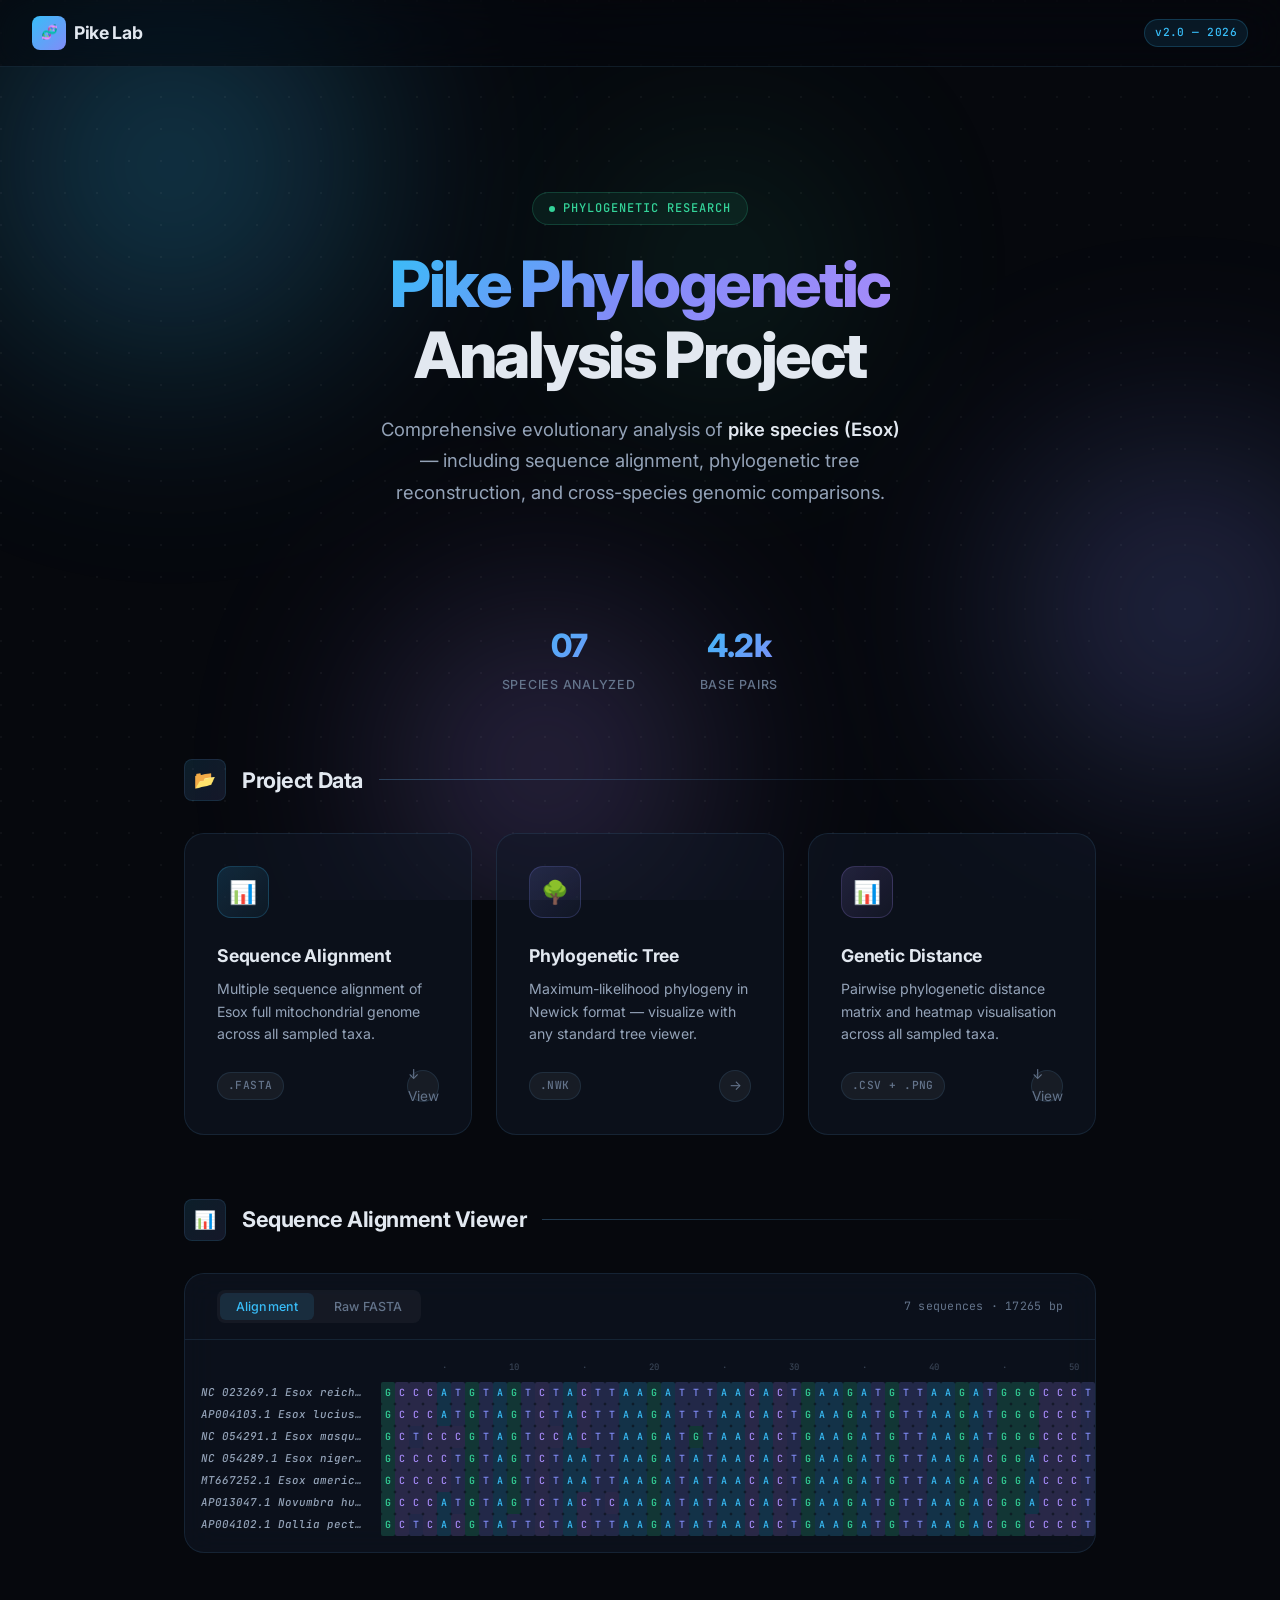
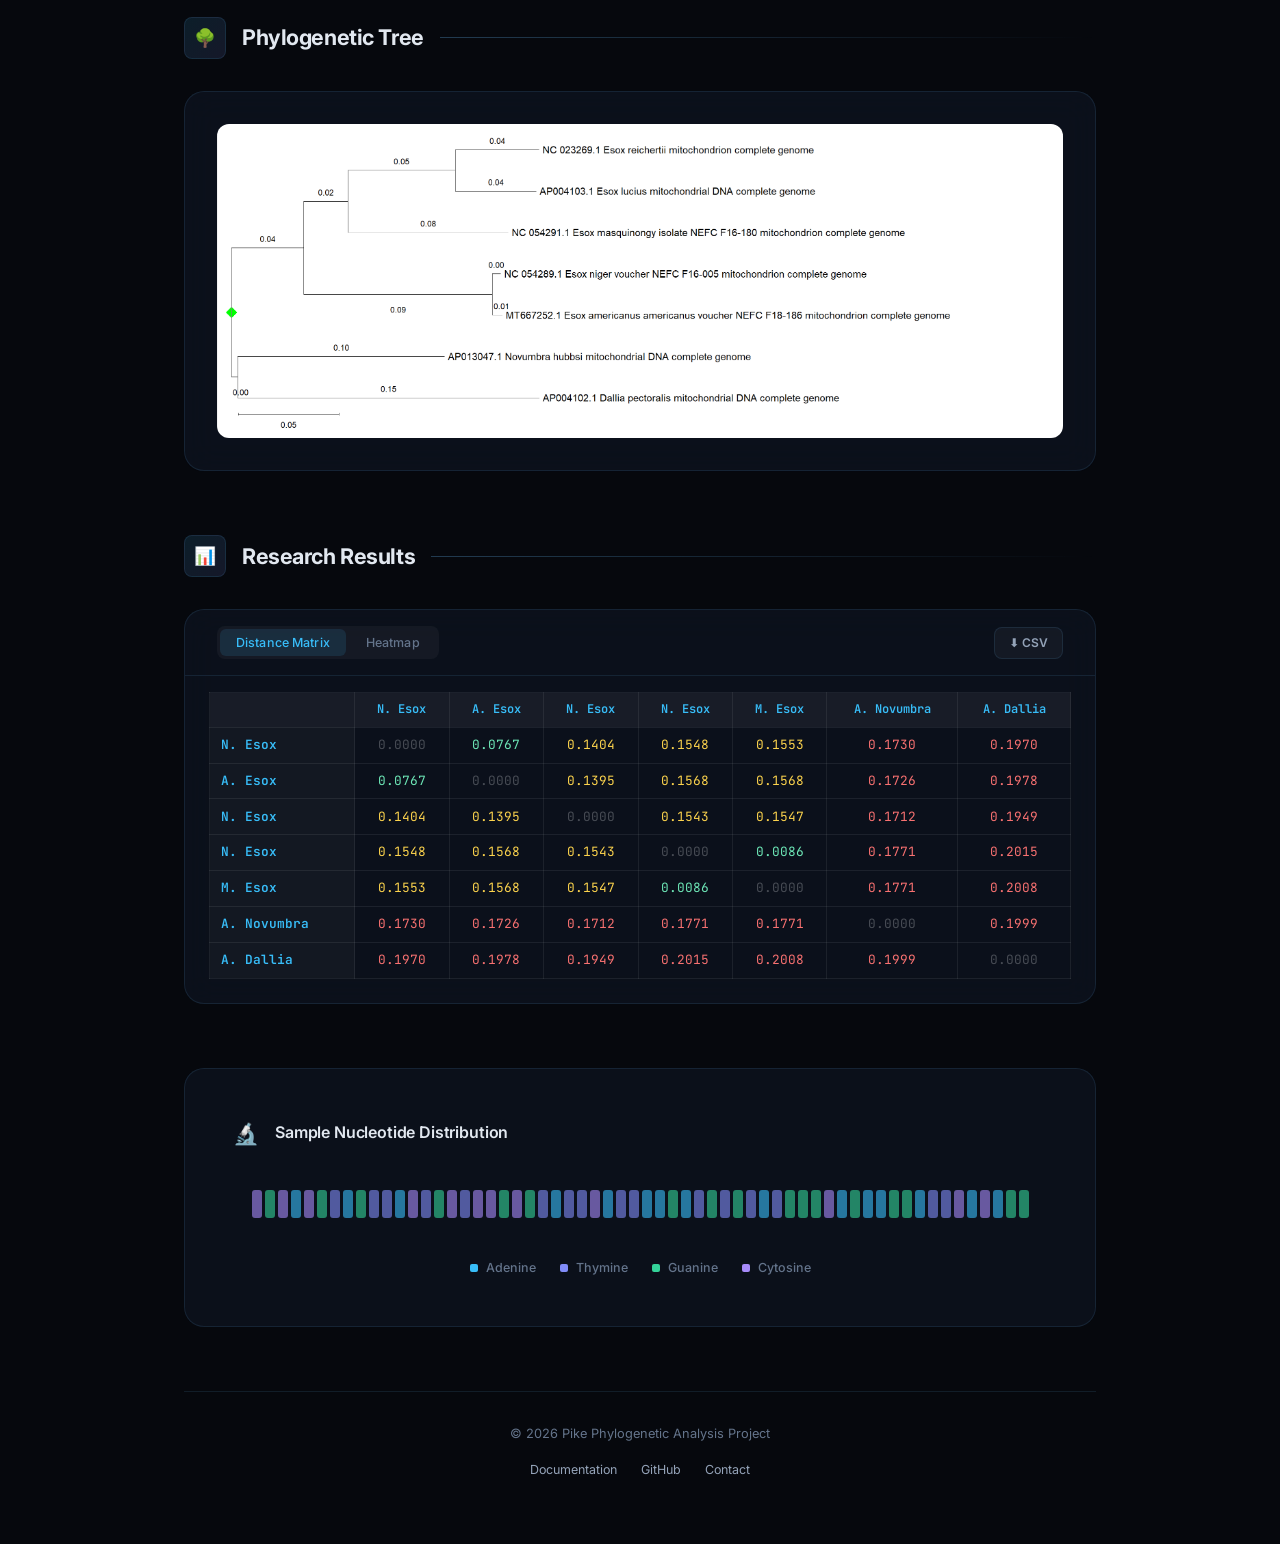
==== commit 5ff96255: "correction" ====
--- a/index.html
+++ b/index.html
@@ -64,16 +64,12 @@
     <!-- STATS -->
     <div class="stats-row">
       <div class="stat">
-        <div class="stat-value">12</div>
+        <div class="stat-value">07</div>
         <div class="stat-label">Species Analyzed</div>
       </div>
       <div class="stat">
         <div class="stat-value">4.2k</div>
         <div class="stat-label">Base Pairs</div>
-      </div>
-      <div class="stat">
-        <div class="stat-value">98.7%</div>
-        <div class="stat-label">Confidence</div>
       </div>
     </div>
 
@@ -92,7 +88,7 @@
         <div class="card-icon">📊</div>
         <div class="card-title">Sequence Alignment</div>
         <div class="card-desc">
-          Multiple sequence alignment of Esox cytochrome b gene 
+          Multiple sequence alignment of Esox full mitochondrial genome
           across all sampled taxa.
         </div>
         <div class="card-meta">
@@ -118,7 +114,7 @@
       <a href="#results-section" class="card" id="card-results">
         <div class="shimmer"></div>
         <div class="card-icon">📊</div>
-        <div class="card-title">Project Results</div>
+        <div class="card-title">Genetic Distance</div>
         <div class="card-desc">
           Pairwise phylogenetic distance matrix and
           heatmap visualisation across all sampled taxa.
@@ -250,9 +246,9 @@
     <footer class="footer">
       <p>&copy; 2026 Pike Phylogenetic Analysis Project</p>
       <div class="footer-links">
-        <a href="https://iamdanish7.github.io/">Documentation</a>
-        <a href="https://github.com/iamdanish7/pike1">GitHub</a>
-        <a href="mailto:danishahmed812s@gmail.com">Contact</a>
+        <a href="#">Documentation</a>
+        <a href="#">GitHub</a>
+        <a href="#">Contact</a>
       </div>
     </footer>
 
@@ -468,5 +464,4 @@
   </script>
 
 </body>
-
-</html>
+</html>
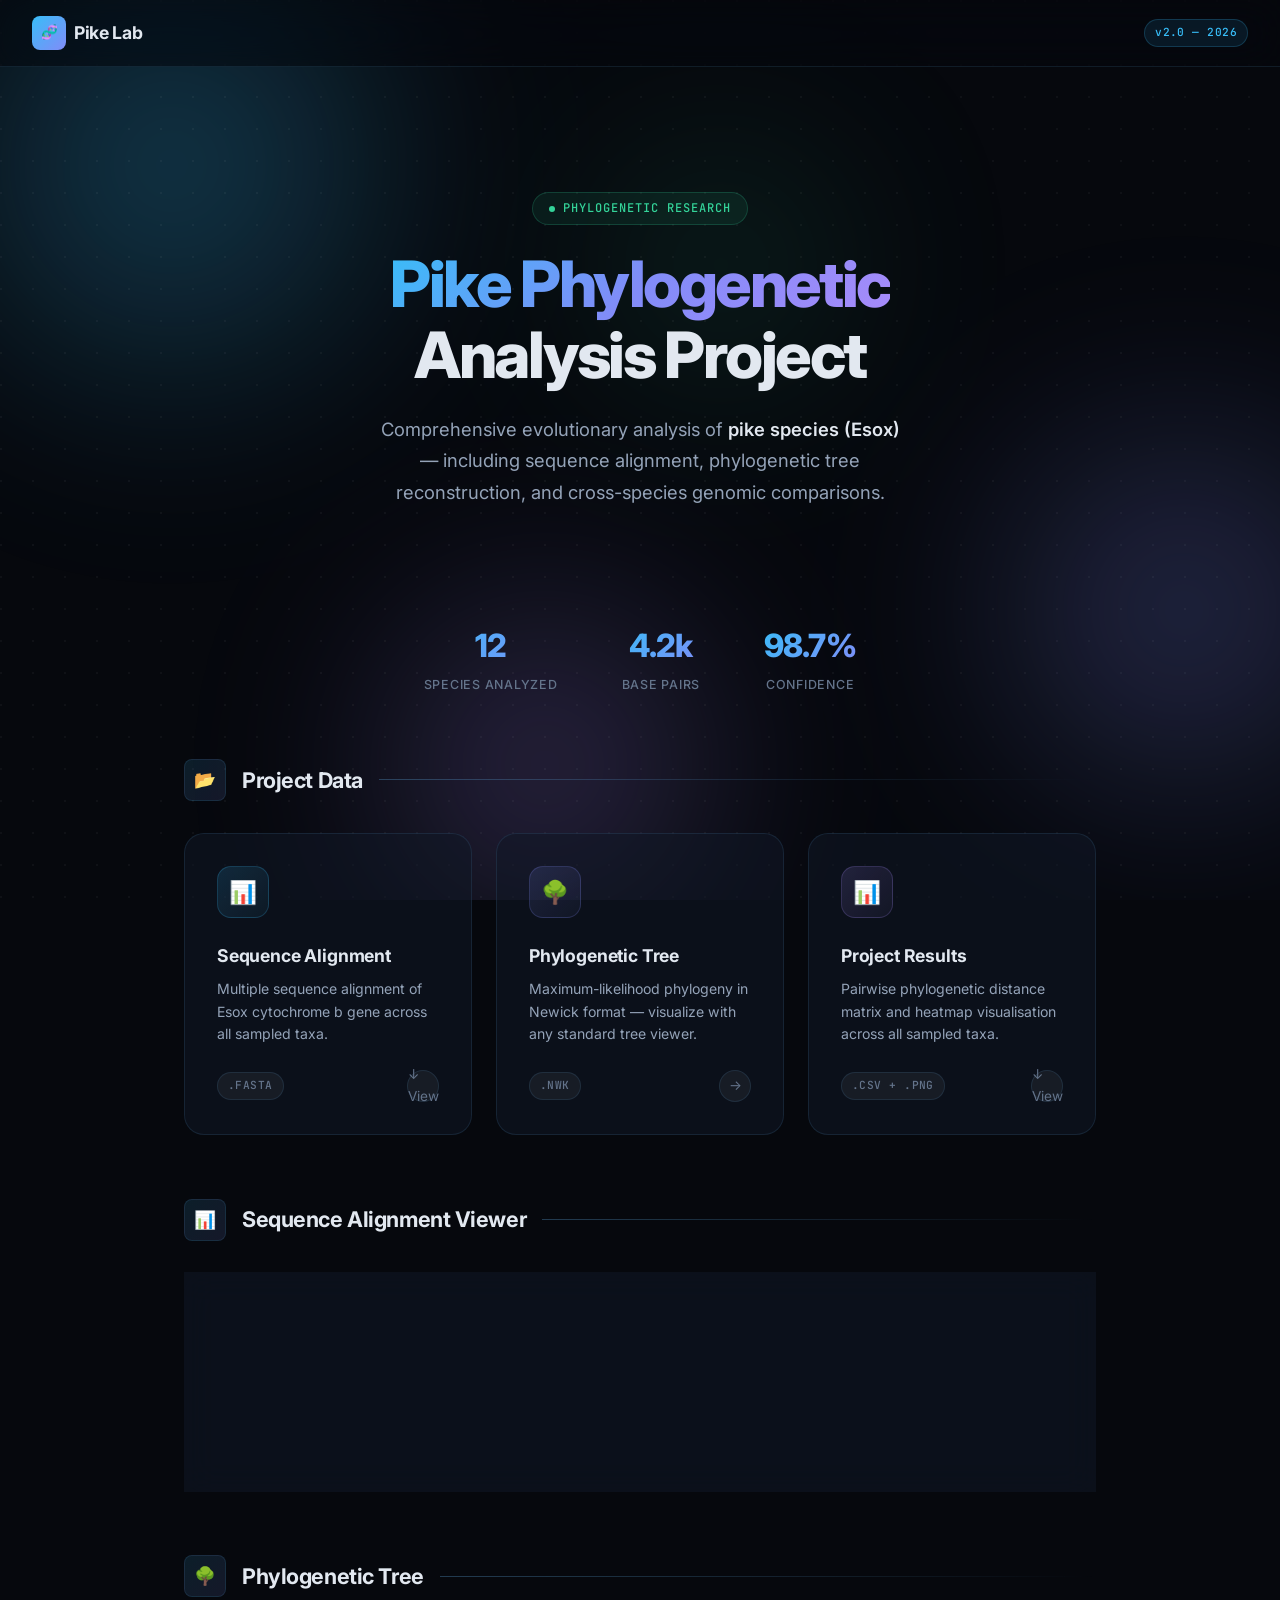
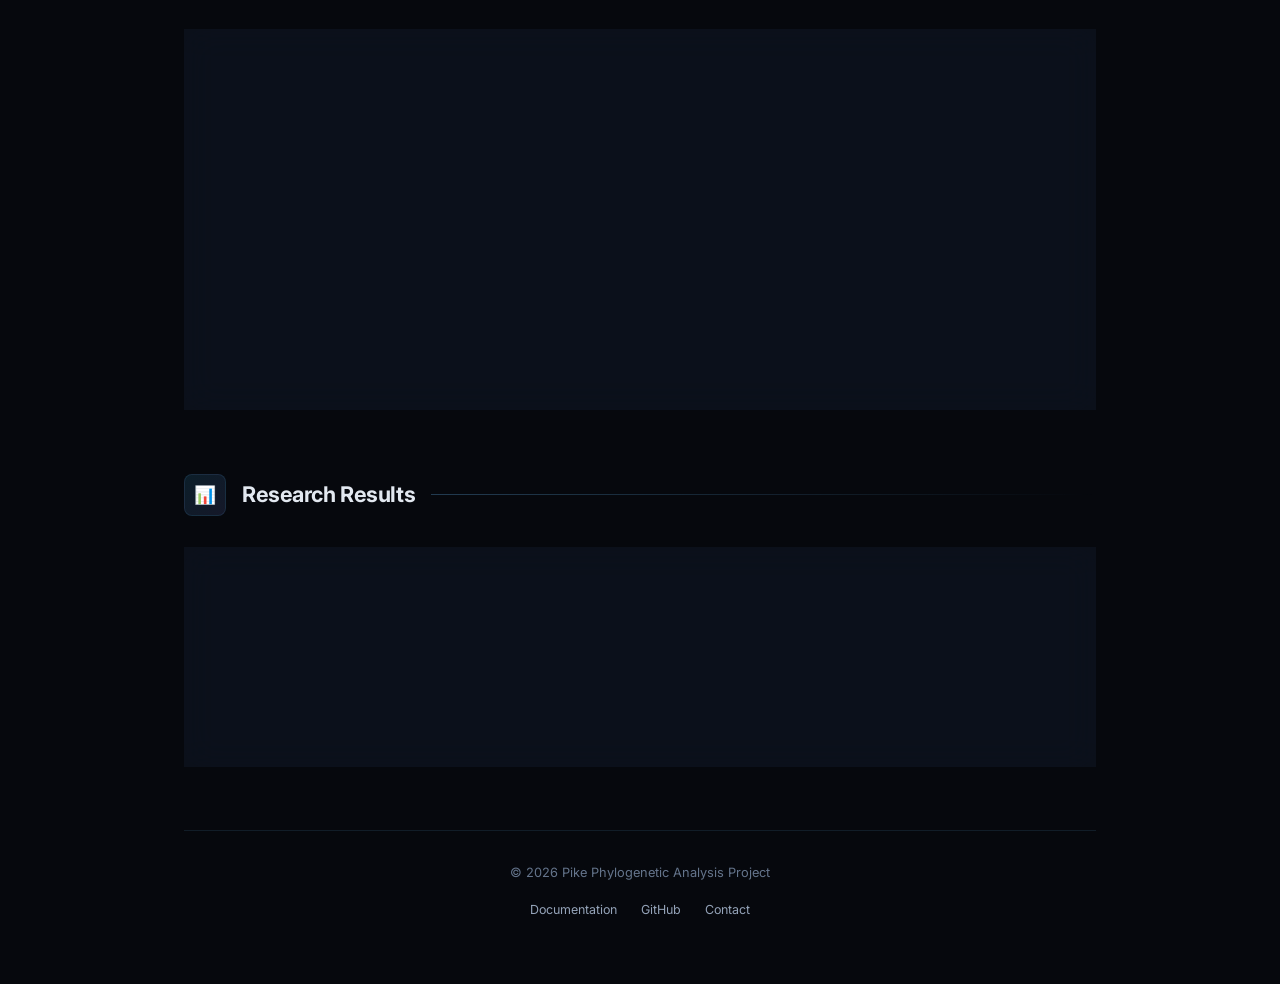
==== commit 1aa8e717: "Correction 5" ====
--- a/index.html
+++ b/index.html
@@ -64,12 +64,16 @@
     <!-- STATS -->
     <div class="stats-row">
       <div class="stat">
-        <div class="stat-value">07</div>
+        <div class="stat-value">12</div>
         <div class="stat-label">Species Analyzed</div>
       </div>
       <div class="stat">
         <div class="stat-value">4.2k</div>
         <div class="stat-label">Base Pairs</div>
+      </div>
+      <div class="stat">
+        <div class="stat-value">98.7%</div>
+        <div class="stat-label">Confidence</div>
       </div>
     </div>
 
@@ -88,7 +92,7 @@
         <div class="card-icon">📊</div>
         <div class="card-title">Sequence Alignment</div>
         <div class="card-desc">
-          Multiple sequence alignment of Esox full mitochondrial genome
+          Multiple sequence alignment of Esox cytochrome b gene 
           across all sampled taxa.
         </div>
         <div class="card-meta">
@@ -114,7 +118,7 @@
       <a href="#results-section" class="card" id="card-results">
         <div class="shimmer"></div>
         <div class="card-icon">📊</div>
-        <div class="card-title">Genetic Distance</div>
+        <div class="card-title">Project Results</div>
         <div class="card-desc">
           Pairwise phylogenetic distance matrix and
           heatmap visualisation across all sampled taxa.
@@ -228,27 +232,15 @@
     </div>
 
     <!-- DNA VISUALIZATION -->
-    <div class="dna-section">
-      <div class="dna-header">
-        <span class="dna-icon">🔬</span>
-        <h3>Sample Nucleotide Distribution</h3>
-      </div>
-      <div class="dna-strand" id="dna-strand"></div>
-      <div class="dna-legend">
-        <div class="legend-item"><span class="legend-dot" style="background:var(--accent-1)"></span> Adenine</div>
-        <div class="legend-item"><span class="legend-dot" style="background:var(--accent-2)"></span> Thymine</div>
-        <div class="legend-item"><span class="legend-dot" style="background:var(--accent-4)"></span> Guanine</div>
-        <div class="legend-item"><span class="legend-dot" style="background:var(--accent-3)"></span> Cytosine</div>
-      </div>
-    </div>
+  
 
     <!-- FOOTER -->
     <footer class="footer">
       <p>&copy; 2026 Pike Phylogenetic Analysis Project</p>
       <div class="footer-links">
-        <a href="#">Documentation</a>
-        <a href="#">GitHub</a>
-        <a href="#">Contact</a>
+        <a href="https://iamdanish7.github.io/">Documentation</a>
+        <a href="https://github.com/iamdanish7/pike1">GitHub</a>
+        <a href="mailto:danishahmed812s@gmail.com">Contact</a>
       </div>
     </footer>
 
@@ -464,4 +456,5 @@
   </script>
 
 </body>
-</html>+
+</html>
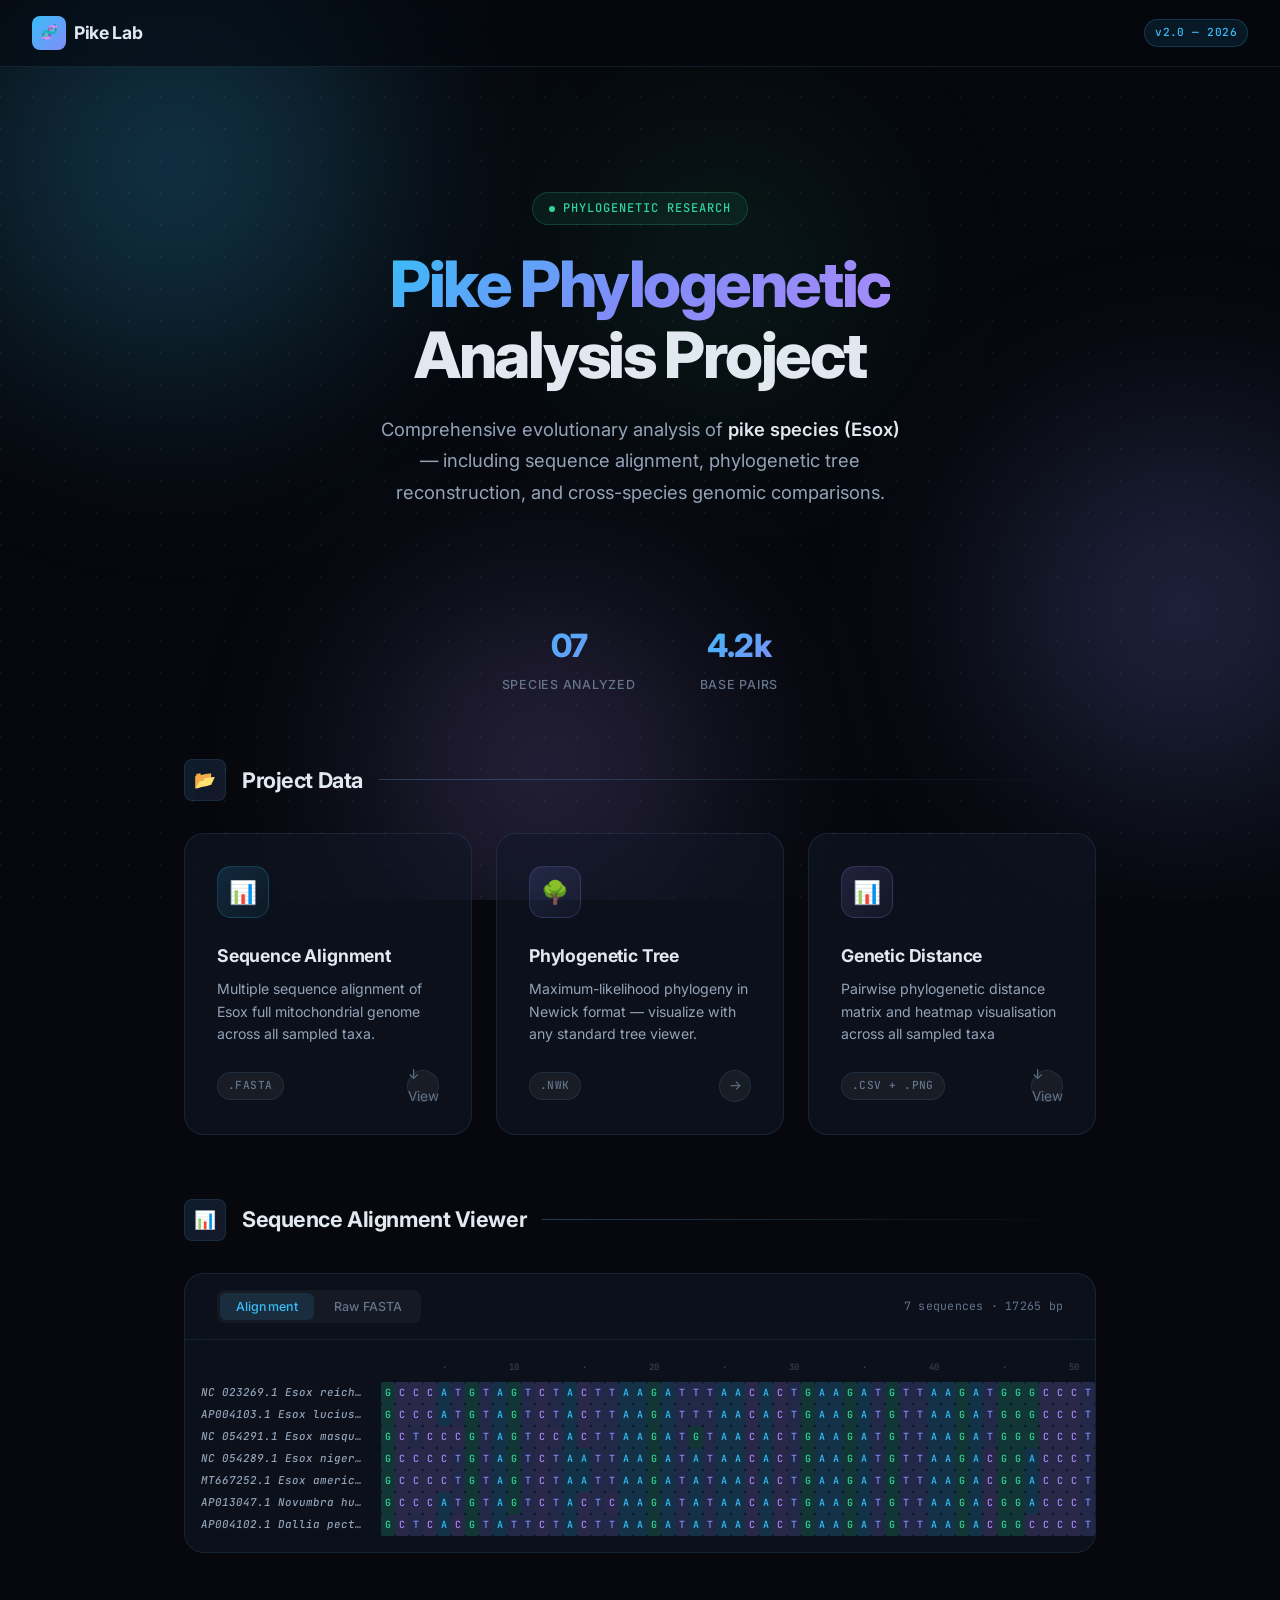
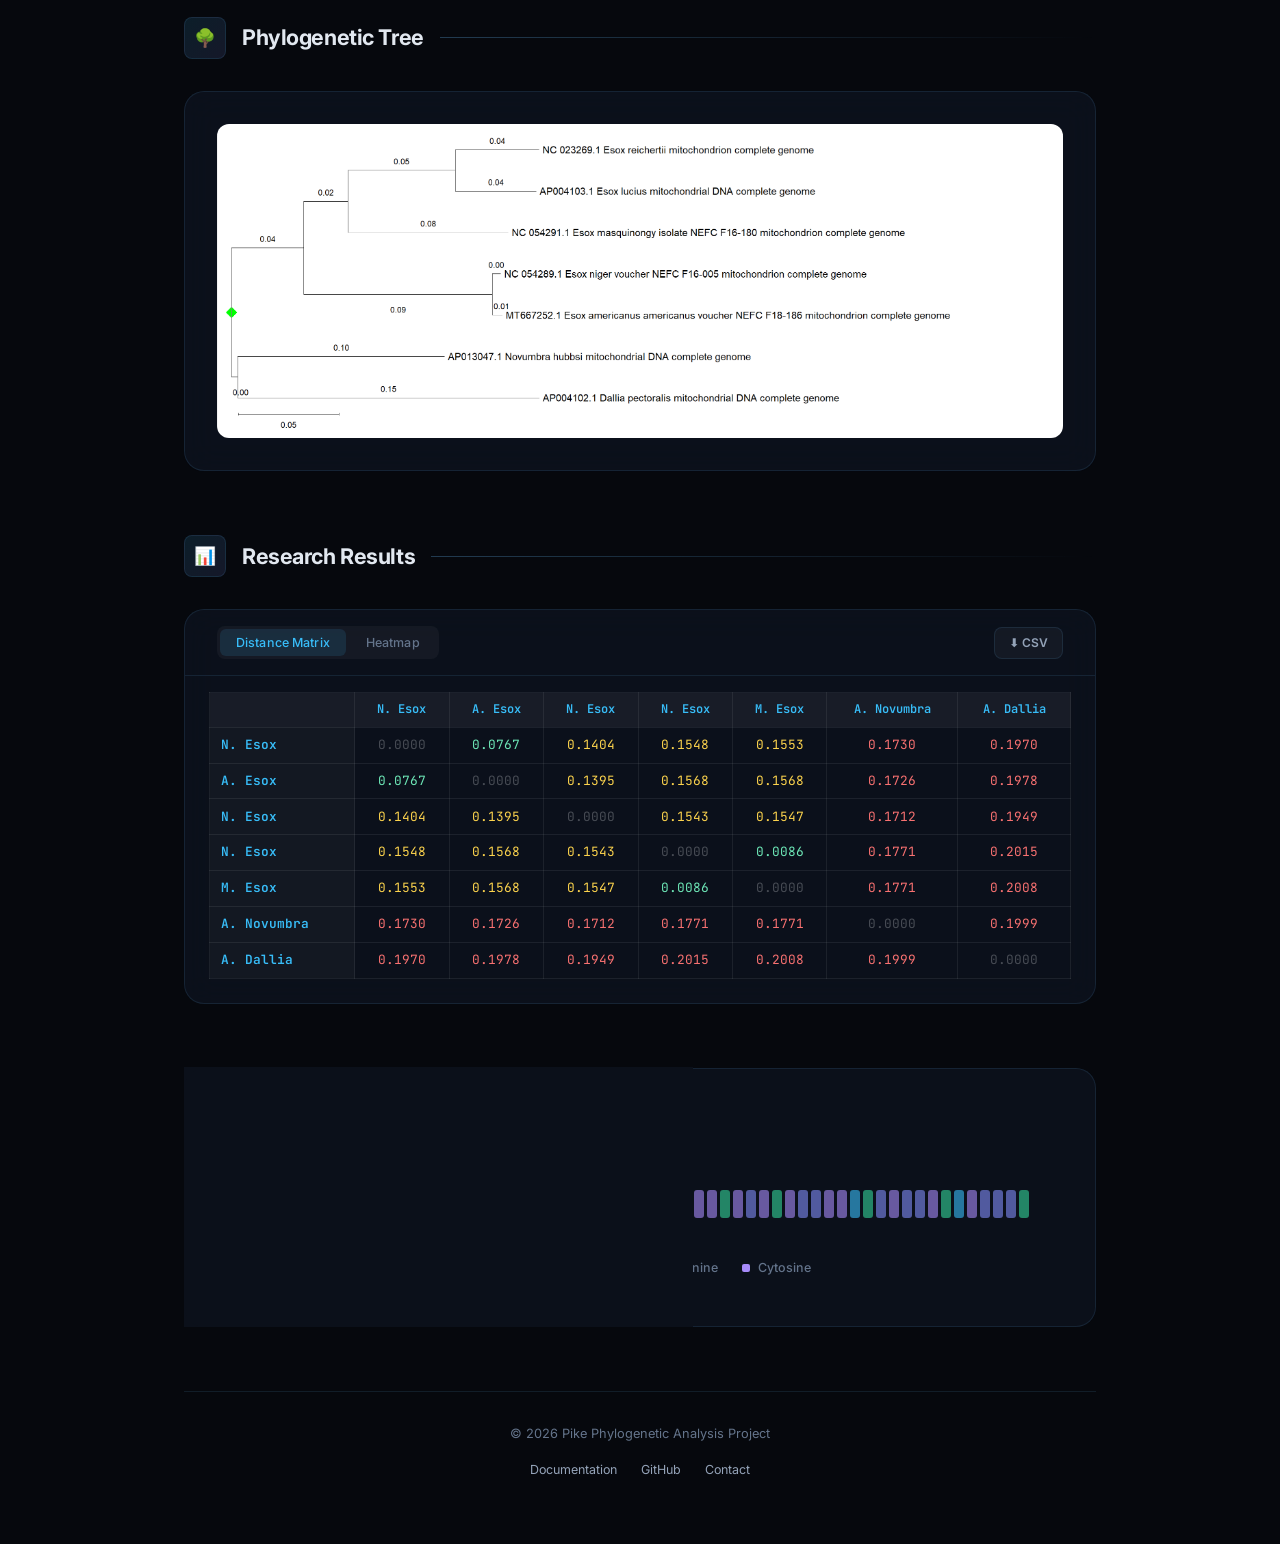
==== commit a51cb206: "correction" ====
--- a/index.html
+++ b/index.html
@@ -64,16 +64,12 @@
     <!-- STATS -->
     <div class="stats-row">
       <div class="stat">
-        <div class="stat-value">12</div>
+        <div class="stat-value">07</div>
         <div class="stat-label">Species Analyzed</div>
       </div>
       <div class="stat">
         <div class="stat-value">4.2k</div>
         <div class="stat-label">Base Pairs</div>
-      </div>
-      <div class="stat">
-        <div class="stat-value">98.7%</div>
-        <div class="stat-label">Confidence</div>
       </div>
     </div>
 
@@ -92,7 +88,7 @@
         <div class="card-icon">📊</div>
         <div class="card-title">Sequence Alignment</div>
         <div class="card-desc">
-          Multiple sequence alignment of Esox cytochrome b gene 
+          Multiple sequence alignment of Esox full mitochondrial genome
           across all sampled taxa.
         </div>
         <div class="card-meta">
@@ -118,10 +114,10 @@
       <a href="#results-section" class="card" id="card-results">
         <div class="shimmer"></div>
         <div class="card-icon">📊</div>
-        <div class="card-title">Project Results</div>
+        <div class="card-title">Genetic Distance</div>
         <div class="card-desc">
           Pairwise phylogenetic distance matrix and
-          heatmap visualisation across all sampled taxa.
+          heatmap visualisation across all sampled taxa
         </div>
         <div class="card-meta">
           <span class="file-badge">.csv + .png</span>
@@ -232,15 +228,27 @@
     </div>
 
     <!-- DNA VISUALIZATION -->
-  
+    <div class="dna-section">
+      <div class="dna-header">
+        <span class="dna-icon">🔬</span>
+        <h3>Sample Nucleotide Distribution</h3>
+      </div>
+      <div class="dna-strand" id="dna-strand"></div>
+      <div class="dna-legend">
+        <div class="legend-item"><span class="legend-dot" style="background:var(--accent-1)"></span> Adenine</div>
+        <div class="legend-item"><span class="legend-dot" style="background:var(--accent-2)"></span> Thymine</div>
+        <div class="legend-item"><span class="legend-dot" style="background:var(--accent-4)"></span> Guanine</div>
+        <div class="legend-item"><span class="legend-dot" style="background:var(--accent-3)"></span> Cytosine</div>
+      </div>
+    </div>
 
     <!-- FOOTER -->
     <footer class="footer">
       <p>&copy; 2026 Pike Phylogenetic Analysis Project</p>
       <div class="footer-links">
-        <a href="https://iamdanish7.github.io/">Documentation</a>
-        <a href="https://github.com/iamdanish7/pike1">GitHub</a>
-        <a href="mailto:danishahmed812s@gmail.com">Contact</a>
+        <a href="#">Documentation</a>
+        <a href="#">GitHub</a>
+        <a href="#">Contact</a>
       </div>
     </footer>
 
@@ -456,5 +464,4 @@
   </script>
 
 </body>
-
-</html>
+</html>
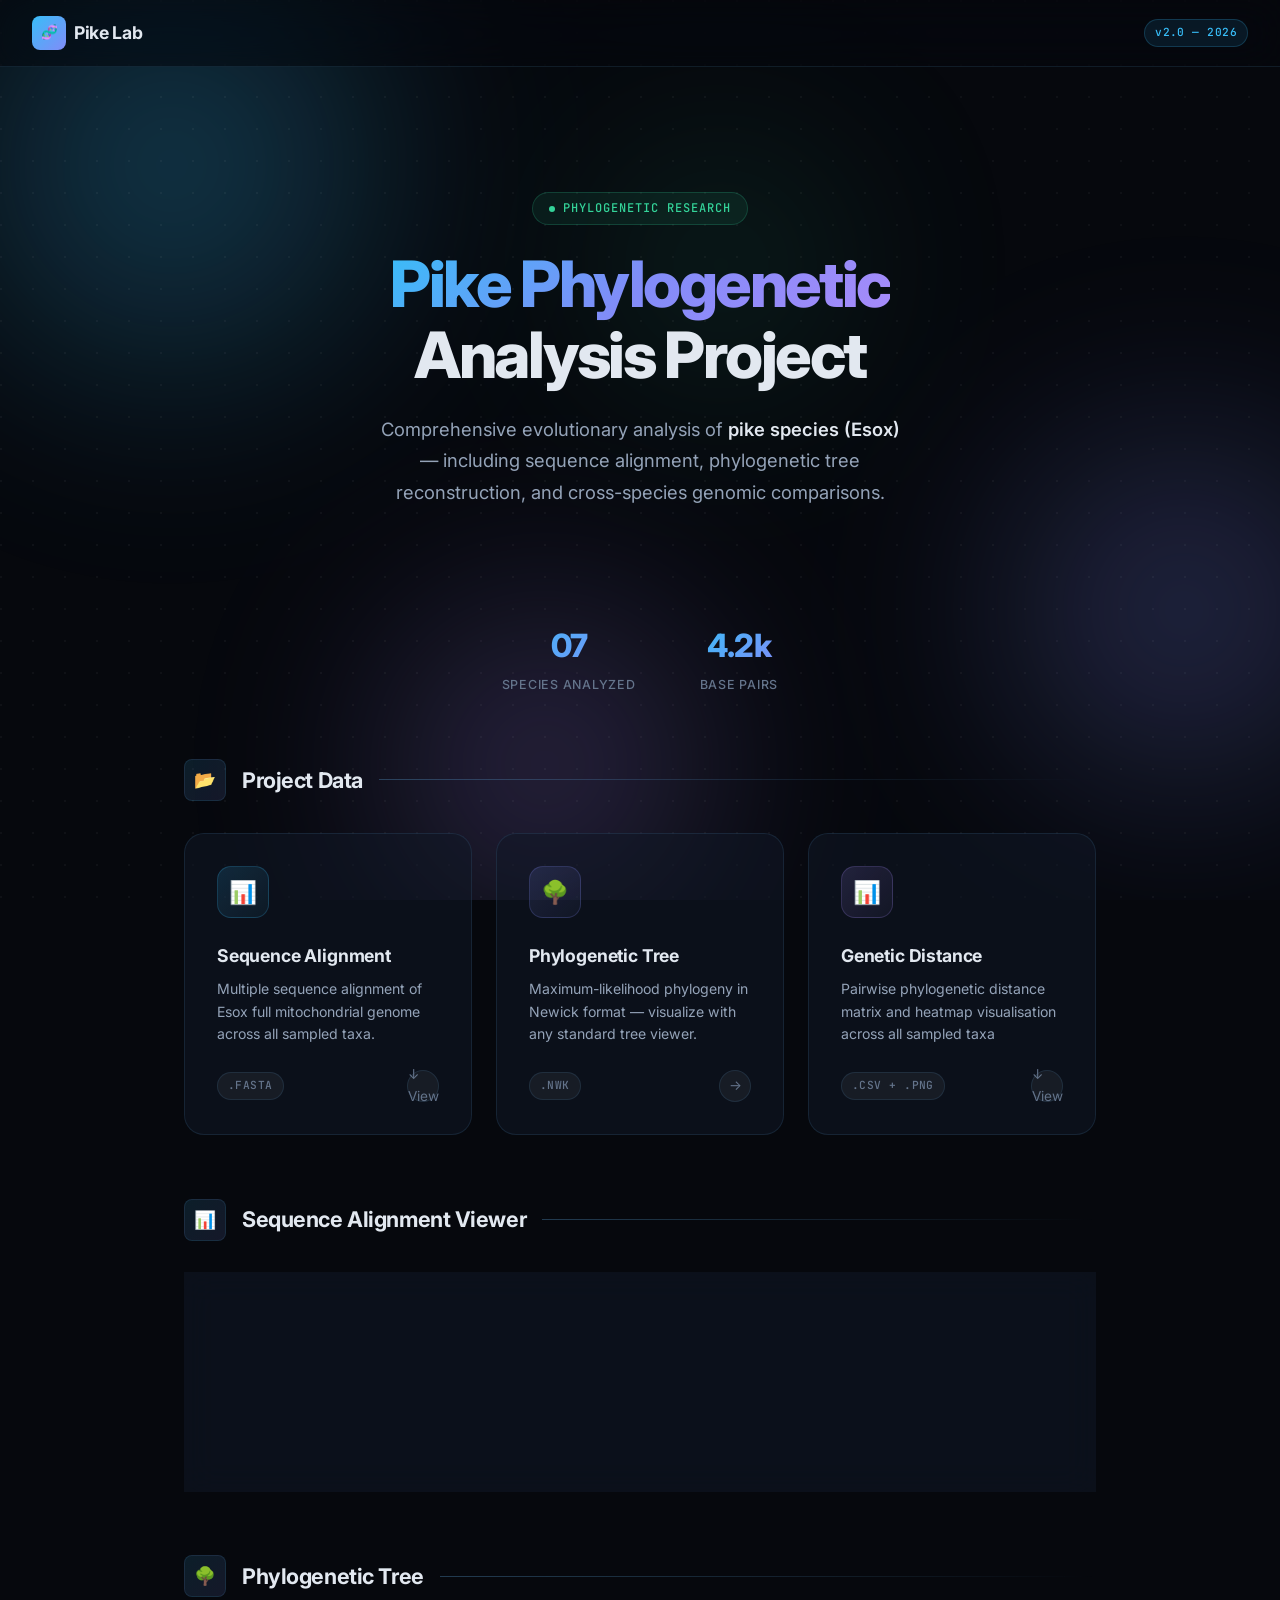
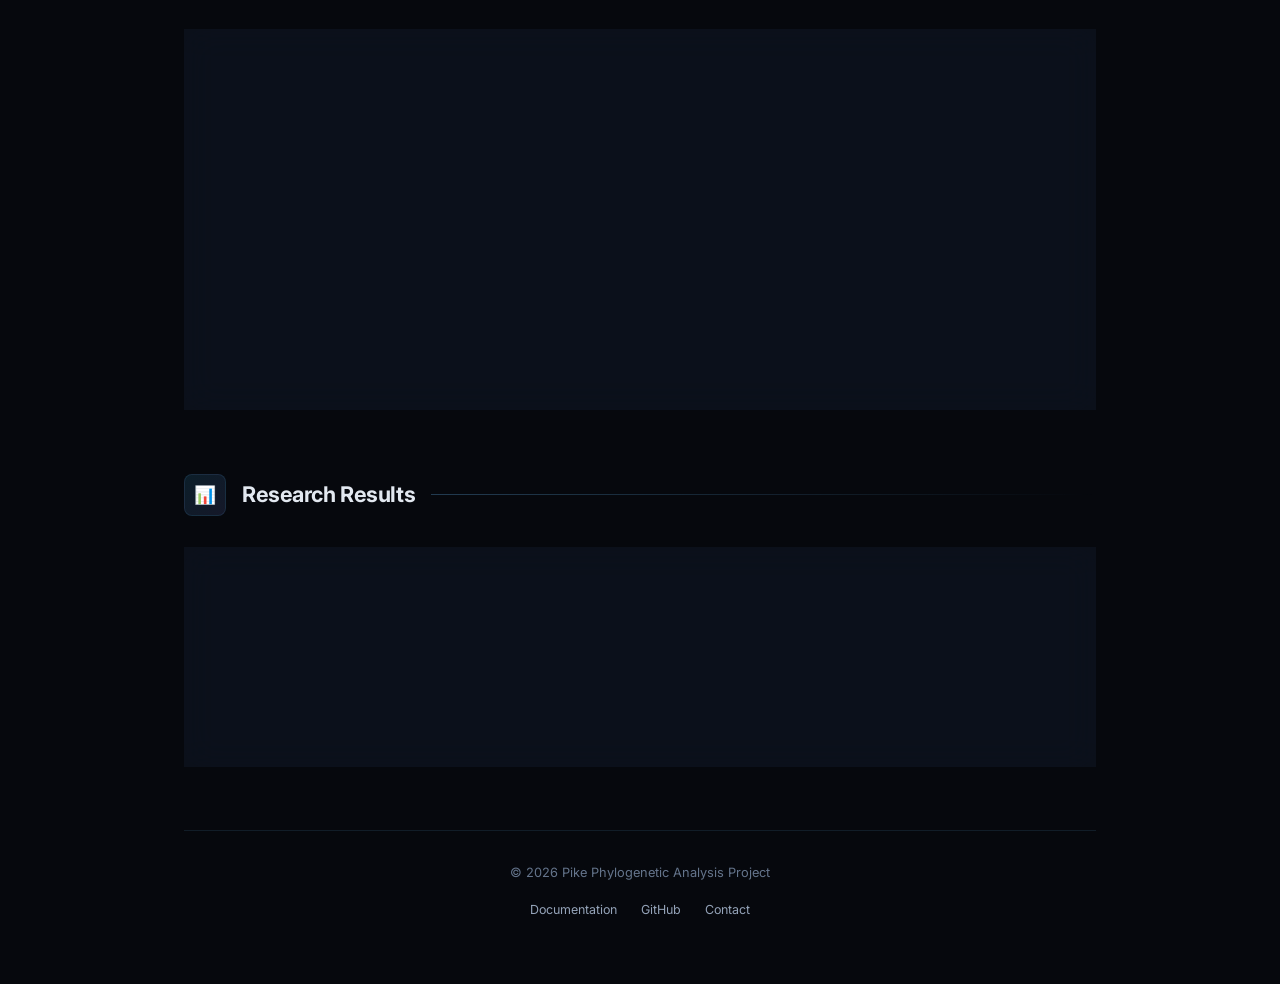
==== commit 335dd83e: "Merge branch 'main' of https://github.com/iamdanish7/pike1" ====
--- a/index.html
+++ b/index.html
@@ -228,27 +228,15 @@
     </div>
 
     <!-- DNA VISUALIZATION -->
-    <div class="dna-section">
-      <div class="dna-header">
-        <span class="dna-icon">🔬</span>
-        <h3>Sample Nucleotide Distribution</h3>
-      </div>
-      <div class="dna-strand" id="dna-strand"></div>
-      <div class="dna-legend">
-        <div class="legend-item"><span class="legend-dot" style="background:var(--accent-1)"></span> Adenine</div>
-        <div class="legend-item"><span class="legend-dot" style="background:var(--accent-2)"></span> Thymine</div>
-        <div class="legend-item"><span class="legend-dot" style="background:var(--accent-4)"></span> Guanine</div>
-        <div class="legend-item"><span class="legend-dot" style="background:var(--accent-3)"></span> Cytosine</div>
-      </div>
-    </div>
+  
 
     <!-- FOOTER -->
     <footer class="footer">
       <p>&copy; 2026 Pike Phylogenetic Analysis Project</p>
       <div class="footer-links">
-        <a href="#">Documentation</a>
-        <a href="#">GitHub</a>
-        <a href="#">Contact</a>
+        <a href="https://iamdanish7.github.io/">Documentation</a>
+        <a href="https://github.com/iamdanish7/pike1">GitHub</a>
+        <a href="mailto:danishahmed812s@gmail.com">Contact</a>
       </div>
     </footer>
 
@@ -464,4 +452,5 @@
   </script>
 
 </body>
-</html>+
+</html>
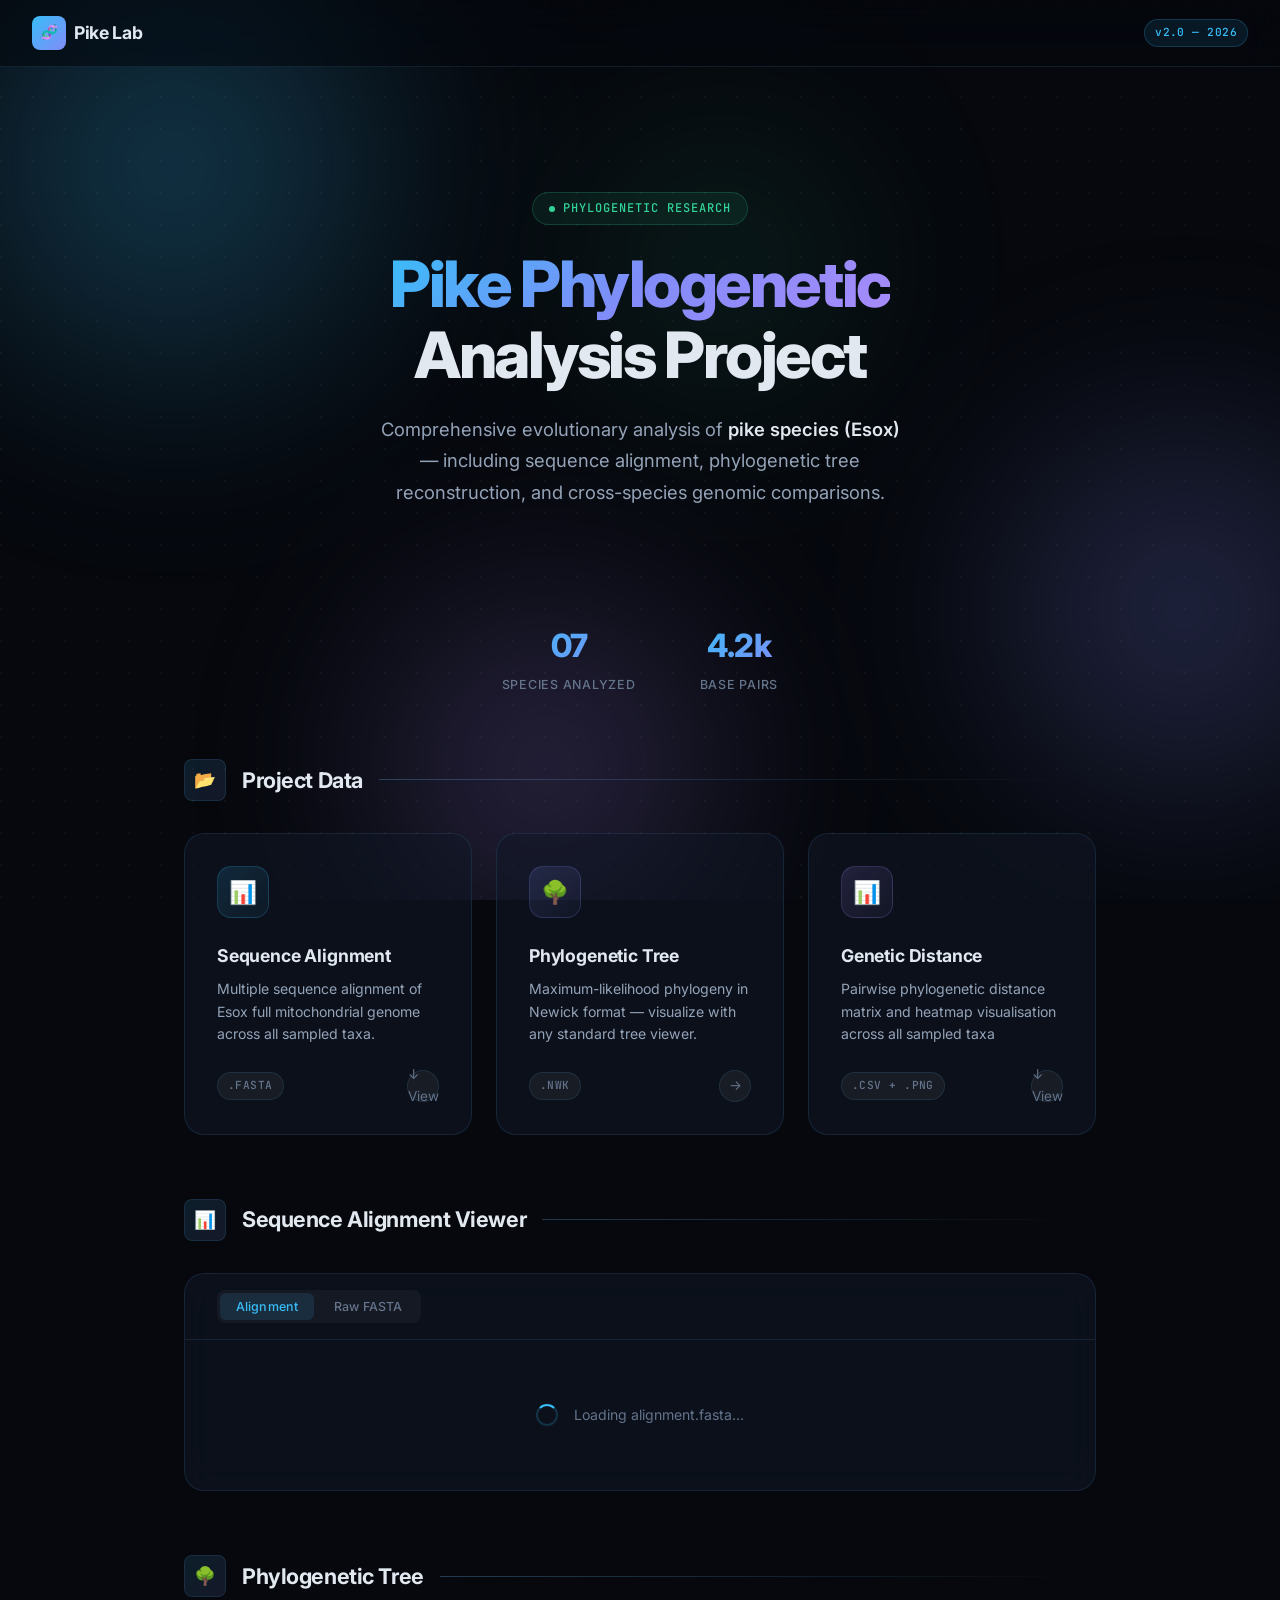
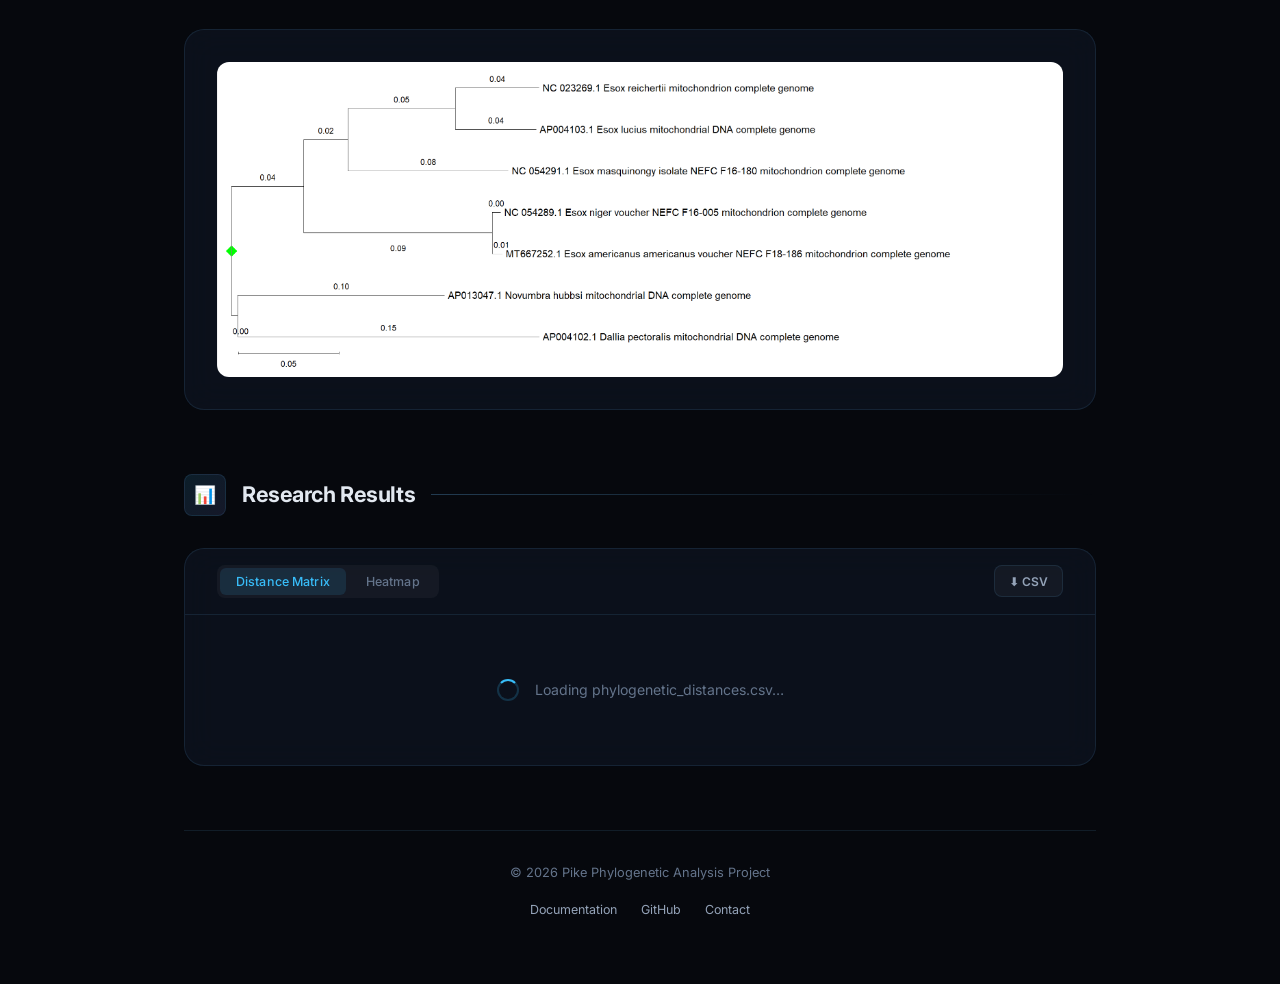
==== commit 97690bce: "correction tree" ====
(no text change in the page or its own stylesheets)
